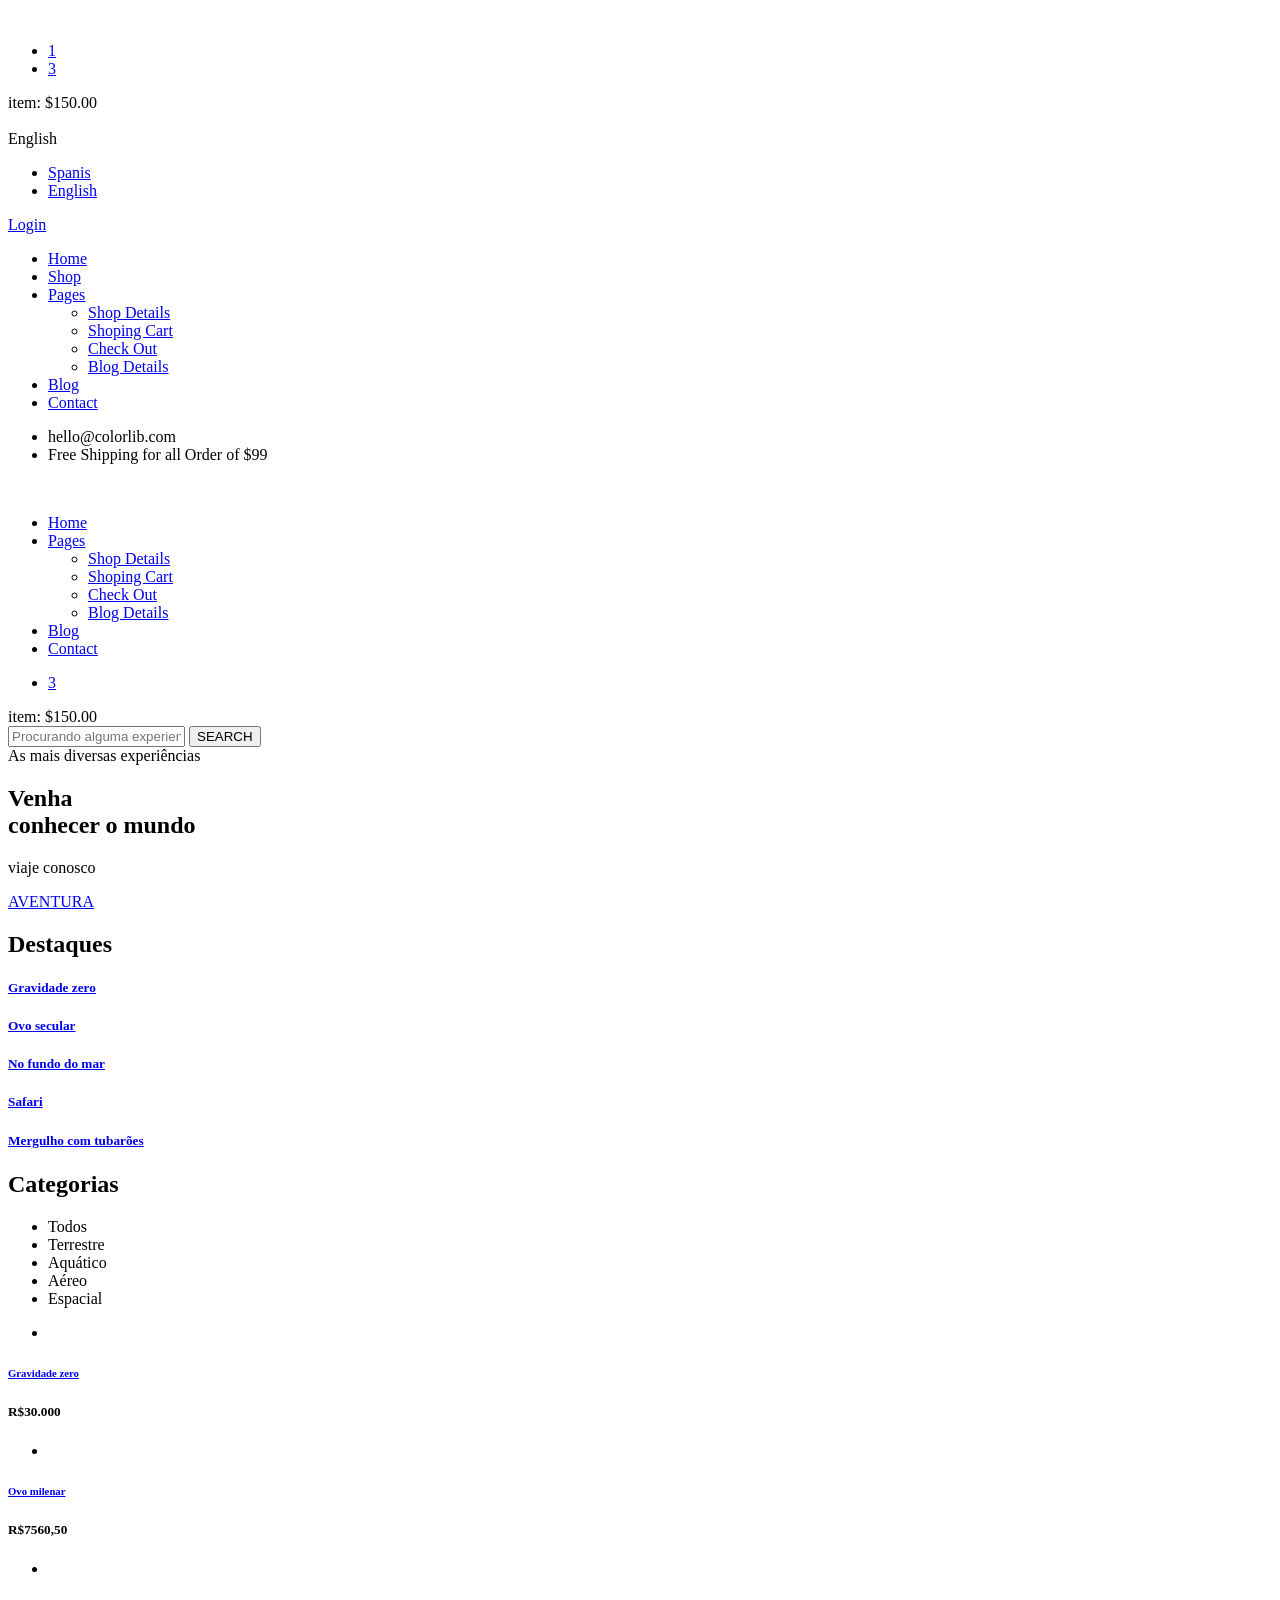
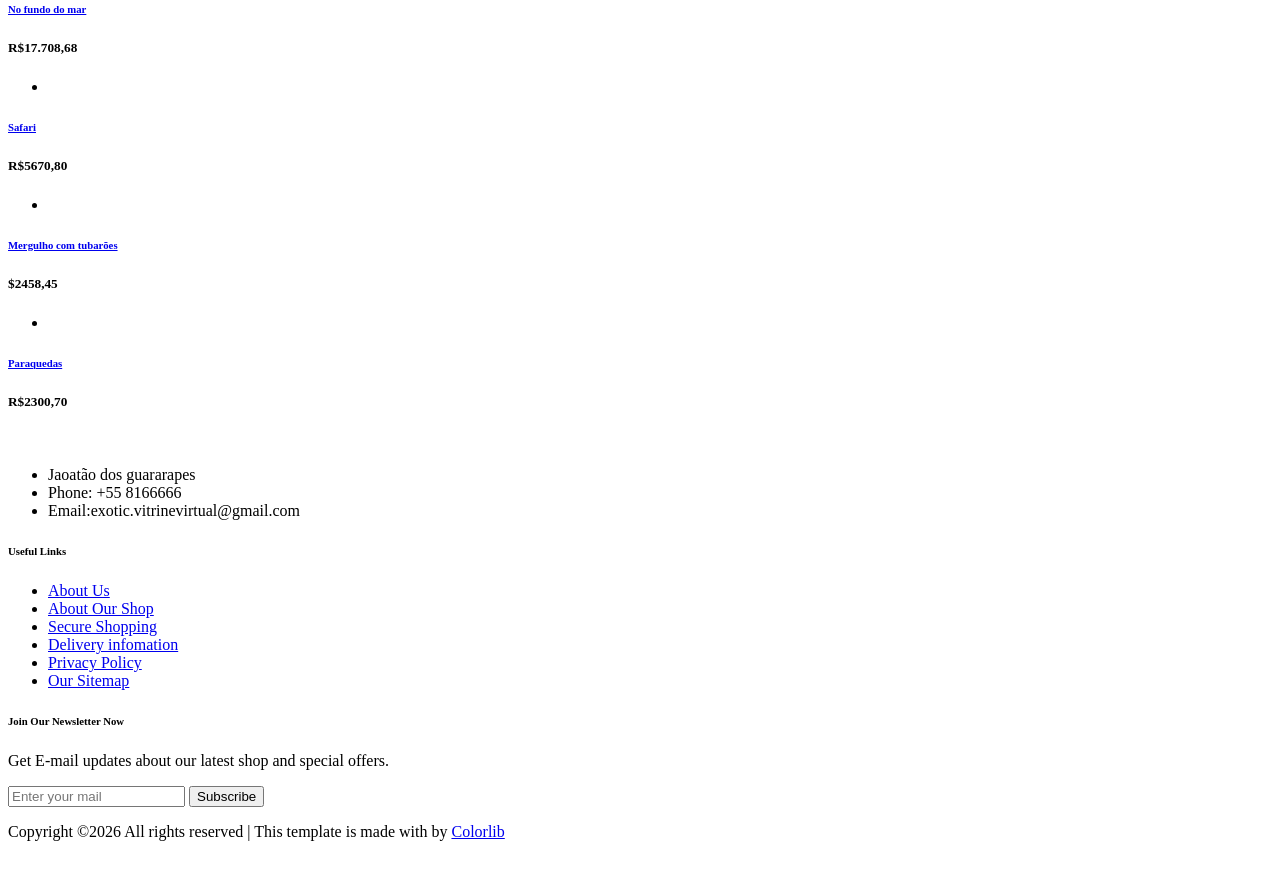
==== index.html @ a51cd528 "Add files via upload" ====
<!DOCTYPE html>
<html lang="zxx">

<head>
    <meta charset="UTF-8">
    <meta name="description" content="Ogani Template">
    <meta name="keywords" content="Ogani, unica, creative, html">
    <meta name="viewport" content="width=device-width, initial-scale=1.0">
    <meta http-equiv="X-UA-Compatible" content="ie=edge">
    <title>Ogani | Template</title>

    <!-- Google Font -->
    <link href="https://fonts.googleapis.com/css2?family=Cairo:wght@200;300;400;600;900&display=swap" rel="stylesheet">

    <!-- Css Styles -->
    <link rel="stylesheet" href="css/bootstrap.min.css" type="text/css">
    <link rel="stylesheet" href="css/font-awesome.min.css" type="text/css">
    <link rel="stylesheet" href="css/elegant-icons.css" type="text/css">
    <link rel="stylesheet" href="css/nice-select.css" type="text/css">
    <link rel="stylesheet" href="css/jquery-ui.min.css" type="text/css">
    <link rel="stylesheet" href="css/owl.carousel.min.css" type="text/css">
    <link rel="stylesheet" href="css/slicknav.min.css" type="text/css">
    <link rel="stylesheet" href="css/style.css" type="text/css">
</head>

<body>
    <!-- Page Preloder -->
    <div id="preloder">
        <div class="loader"></div>
    </div>

    <!-- Humberger Begin -->
    <div class="humberger__menu__overlay"></div>
    <div class="humberger__menu__wrapper">
        <div class="humberger__menu__logo">
            <a href="#"><img src="img/logo.png" alt=""></a>
        </div>
        <div class="humberger__menu__cart">
            <ul>
                <li><a href="#"><i class="fa fa-heart"></i> <span>1</span></a></li>
                <li><a href="#"><i class="fa fa-shopping-bag"></i> <span>3</span></a></li>
            </ul>
            <div class="header__cart__price">item: <span>$150.00</span></div>
        </div>
        <div class="humberger__menu__widget">
            <div class="header__top__right__language">
                <img src="img/language.png" alt="">
                <div>English</div>
                <span class="arrow_carrot-down"></span>
                <ul>
                    <li><a href="#">Spanis</a></li>
                    <li><a href="#">English</a></li>
                </ul>
            </div>
            <div class="header__top__right__auth">
                <a href="#"><i class="fa fa-user"></i> Login</a>
            </div>
        </div>
        <nav class="humberger__menu__nav mobile-menu">
            <ul>
                <li class="active"><a href="./index.html">Home</a></li>
                <li><a href="./shop-grid.html">Shop</a></li>
                <li><a href="#">Pages</a>
                    <ul class="header__menu__dropdown">
                        <li><a href="./shop-details.html">Shop Details</a></li>
                        <li><a href="./shoping-cart.html">Shoping Cart</a></li>
                        <li><a href="./checkout.html">Check Out</a></li>
                        <li><a href="./blog-details.html">Blog Details</a></li>
                    </ul>
                </li>
                <li><a href="./blog.html">Blog</a></li>
                <li><a href="./contact.html">Contact</a></li>
            </ul>
        </nav>
        <div id="mobile-menu-wrap"></div>
        <div class="header__top__right__social">
            <a href="#"><i class="fa fa-facebook"></i></a>
            <a href="#"><i class="fa fa-twitter"></i></a>
            <a href="#"><i class="fa fa-linkedin"></i></a>
            <a href="#"><i class="fa fa-pinterest-p"></i></a>
        </div>
        <div class="humberger__menu__contact">
            <ul>
                <li><i class="fa fa-envelope"></i> hello@colorlib.com</li>
                <li>Free Shipping for all Order of $99</li>
            </ul>
        </div>
    </div>
    <!-- Humberger End -->

    <!-- Header Section Begin -->
    <header class="header">
        <!--<div class="header__top">
            <div class="container">
                <div class="row">
                    <div class="col-lg-6 col-md-6">
                        <div class="header__top__left">
                            <ul>
                                <li><i class="fa fa-envelope"></i> hello@colorlib.com</li>
                                <li>Free Shipping for all Order of $99</li>
                            </ul>
                        </div>
                    </div>
                    <div class="col-lg-6 col-md-6">
                        <div class="header__top__right">
                            <div class="header__top__right__social">
                                <a href="#"><i class="fa fa-facebook"></i></a>
                                <a href="#"><i class="fa fa-twitter"></i></a>
                                <a href="#"><i class="fa fa-linkedin"></i></a>
                                <a href="#"><i class="fa fa-pinterest-p"></i></a>
                            </div>
                            <div class="header__top__right__language">
                                <img src="img/language.png" alt="">
                                <div>English</div>
                                <span class="arrow_carrot-down"></span>
                                <ul>
                                    <li><a href="#">Spanis</a></li>
                                    <li><a href="#">English</a></li>
                                </ul>
                            </div>
                            <div class="header__top__right__auth">
                                <a href="#"><i class="fa fa-user"></i> Login</a>
                            </div>
                        </div>
                    </div>
                </div>
            </div>
        </div>-->
        <div class="container">
            <div class="row">
                <div class="col-lg-3">
                    <div class="header__logo">
                        <a href="./index.html"><img src="img/logo.png" alt=""></a>
                    </div>
                </div>
                <div class="col-lg-6">
                    <nav class="header__menu">
                        <ul>
                            <li class="active"><a href="./index.html">Home</a></li>
                            <!--<li><a href="./shop-grid.html">Shop</a></li>-->
                            <li><a href="#">Pages</a>
                                <ul class="header__menu__dropdown">
                                    <li><a href="./shop-details.html">Shop Details</a></li>
                                    <li><a href="./shoping-cart.html">Shoping Cart</a></li>
                                    <li><a href="./checkout.html">Check Out</a></li>
                                    <li><a href="./blog-details.html">Blog Details</a></li>
                                </ul>
                            </li>
                            <li><a href="./blog.html">Blog</a></li>
                            <li><a href="./contact.html">Contact</a></li>
                        </ul>
                    </nav>
                </div>
                <div class="col-lg-3">
                    <div class="header__cart">
                        <ul>
                            <!--<li><a href="#"><i class="fa fa-heart"></i> <span>1</span></a></li>-->
                            <li><a href="./shoping-cart.html"><i class="fa fa-shopping-cart"></i> <span>3</span></a></li>
                        </ul>
                        <div class="header__cart__price">item: <span>$150.00</span></div>
                    </div>
                </div>
            </div>
            <div class="humberger__open">
                <i class="fa fa-bars"></i>
            </div>
        </div>
    </header>
    <!-- Header Section End -->

    <!-- Hero Section Begin -->
    <section class="hero">
        <div class="container">
            <div class="row">
                <div class="col-lg-9">
                    <div class="hero__search">
                        <div class="hero__search__form">
                            <form action="#">
                                <input type="text" placeholder="Procurando alguma experiencia?">
                                <button type="submit" class="site-btn">SEARCH</button>
                            </form>
                        </div>
                       <!--- <div class="hero__search__phone">
                            <div class="hero__search__phone__icon">
                                <i class="fa fa-phone"></i>
                            </div>
                            <div class="hero__search__phone__text">
                                <h5>+65 11.188.888</h5>
                                <span>support 24/7 time</span>
                            </div>
                        </div>
                    </div>-->
                    <!--<div class="hero__item set-bg" data-setbg="img/hero/massagemcobra.jpg">
                        <div class="hero__text">
                            <span>As mais diversas experiências</span>
                            <h2>Venha <br />conhecer o mundo</h2>
                            <p>viaje conosco</p>
                            <a href="#" class="primary-btn">AVENTURA</a>
                        </div>
                    </div>-->
                </div>
            </div>
        </div>
    </section>
    <div class="hero__item set-bg" data-setbg="img/hero/massagemcobra.jpg">
        <div class="hero__text">
            <span>As mais diversas experiências</span>
            <h2>Venha <br />conhecer o mundo</h2>
            <p>viaje conosco</p>
            <a href="#" class="primary-btn">AVENTURA</a>
        </div>
    </div>
    <section>
        
    </section>
    <!-- Hero Section End -->

    <!-- Categories Section Begin -->
    <section>
        <div class="section-title">
            <h2>Destaques</h2>
        </div>
    </section>
    <section class="categories">
        <div class="container">
            <div class="row">
                <div class="categories__slider owl-carousel">
                    <div class="col-lg-3">
                        <div class="categories__item set-bg" data-setbg="img/categories/cate1.jpg">
                            <h5><a href="#">Gravidade zero</a></h5>
                        </div>
                    </div>
                    <div class="col-lg-3">
                        <div class="categories__item set-bg" data-setbg="img/categories/cate2.jpg">
                            <h5><a href="#">Ovo secular</a></h5>
                        </div>
                    </div>
                    <div class="col-lg-3">
                        <div class="categories__item set-bg" data-setbg="img/categories/cate3.jpg">
                            <h5><a href="#">No fundo do mar</a></h5>
                        </div>
                    </div>
                    <div class="col-lg-3">
                        <div class="categories__item set-bg" data-setbg="img/categories/cate4.jpg">
                            <h5><a href="#">Safari</a></h5>
                        </div>
                    </div>
                    <div class="col-lg-3">
                        <div class="categories__item set-bg" data-setbg="img/categories/cate5.jpg">
                            <h5><a href="#">Mergulho com tubarões</a></h5>
                        </div>
                    </div>
                </div>
            </div>
        </div>
    </section>
    <!-- Categories Section End -->

    <!-- Featured Section Begin -->
    <section class="featured spad">
        <div class="container">
            <div class="row">
                <div class="col-lg-12">
                    <div class="section-title">
                        <h2>Categorias</h2>
                    </div>
                    <div class="featured__controls">
                        <ul>
                            <li class="active" data-filter="*">Todos</li>
                            <li data-filter=".terrestre">Terrestre</li>
                            <li data-filter=".aquatico">Aquático</li>
                            <li data-filter=".aereo">Aéreo</li>
                            <li data-filter=".espacial">Espacial</li>
                        </ul>
                    </div>
                </div>
            </div>
            <div class="row featured__filter">
                <div class="col-lg-3 col-md-4 col-sm-6 mix espacial aereo">
                    <div class="featured__item">
                        <div class="featured__item__pic set-bg" data-setbg="img/featured/feature1.jpg">
                            <ul class="featured__item__pic__hover">
                                <!--<li><a href="#"><i class="fa fa-heart"></i></a></li>
                                <li><a href="#"><i class="fa fa-retweet"></i></a></li>-->
                                <li><a href="#"><i class="fa fa-shopping-cart"></i></a></li>
                            </ul>
                        </div>
                        <div class="featured__item__text">
                            <h6><a href="#">Gravidade zero</a></h6>
                            <h5>R$30.000</h5>
                        </div>
                    </div>
                </div>
                <div class="col-lg-3 col-md-4 col-sm-6 mix terrestre">
                    <div class="featured__item">
                        <div class="featured__item__pic set-bg" data-setbg="img/featured/feature2.jpg">
                            <ul class="featured__item__pic__hover">
                                <!--<li><a href="#"><i class="fa fa-heart"></i></a></li>
                                <li><a href="#"><i class="fa fa-retweet"></i></a></li>-->
                                <li><a href="#"><i class="fa fa-shopping-cart"></i></a></li>
                            </ul>
                        </div>
                        <div class="featured__item__text">
                            <h6><a href="#">Ovo milenar</a></h6>
                            <h5>R$7560,50</h5>
                        </div>
                    </div>
                </div>
                <div class="col-lg-3 col-md-4 col-sm-6 mix aquatico">
                    <div class="featured__item">
                        <div class="featured__item__pic set-bg" data-setbg="img/featured/feature3.jpg">
                            <ul class="featured__item__pic__hover">
                                <!--<li><a href="#"><i class="fa fa-heart"></i></a></li>
                                <li><a href="#"><i class="fa fa-retweet"></i></a></li>-->
                                <li><a href="#"><i class="fa fa-shopping-cart"></i></a></li>
                            </ul>
                        </div>
                        <div class="featured__item__text">
                            <h6><a href="#">No fundo do mar</a></h6>
                            <h5>R$17.708,68</h5>
                        </div>
                    </div>
                </div>
                <div class="col-lg-3 col-md-4 col-sm-6 mix terrestre">
                    <div class="featured__item">
                        <div class="featured__item__pic set-bg" data-setbg="img/featured/feature4.jpg">
                            <ul class="featured__item__pic__hover">
                                <!--<li><a href="#"><i class="fa fa-heart"></i></a></li>
                                <li><a href="#"><i class="fa fa-retweet"></i></a></li>-->
                                <li><a href="#"><i class="fa fa-shopping-cart"></i></a></li>
                            </ul>
                        </div>
                        <div class="featured__item__text">
                            <h6><a href="#">Safari</a></h6>
                            <h5>R$5670,80</h5>
                        </div>
                    </div>
                </div>
                <div class="col-lg-3 col-md-4 col-sm-6 mix aquatico">
                    <div class="featured__item">
                        <div class="featured__item__pic set-bg" data-setbg="img/featured/feature5.jpg">
                            <ul class="featured__item__pic__hover">
                                <!--<li><a href="#"><i class="fa fa-heart"></i></a></li>
                                <li><a href="#"><i class="fa fa-retweet"></i></a></li>-->
                                <li><a href="#"><i class="fa fa-shopping-cart"></i></a></li>
                            </ul>
                        </div>
                        <div class="featured__item__text">
                            <h6><a href="#">Mergulho com tubarões</a></h6>
                            <h5>$2458,45</h5>
                        </div>
                    </div>
                </div>
                <div class="col-lg-3 col-md-4 col-sm-6 mix aereo">
                    <div class="featured__item">
                        <div class="featured__item__pic set-bg" data-setbg="img/featured/feature6.jpg">
                            <ul class="featured__item__pic__hover">
                                <!--<li><a href="#"><i class="fa fa-heart"></i></a></li>
                                <li><a href="#"><i class="fa fa-retweet"></i></a></li>-->
                                <li><a href="#"><i class="fa fa-shopping-cart"></i></a></li>
                            </ul>
                        </div>
                        <div class="featured__item__text">
                            <h6><a href="#">Paraquedas</a></h6>
                            <h5>R$2300,70</h5>
                        </div>
                    </div>
                </div>
                <!--<div class="col-lg-3 col-md-4 col-sm-6 mix fresh-meat vegetables">
                    <div class="featured__item">
                        <div class="featured__item__pic set-bg" data-setbg="img/featured/feature-7.jpg">
                            <ul class="featured__item__pic__hover">
                                <li><a href="#"><i class="fa fa-heart"></i></a></li>
                                <li><a href="#"><i class="fa fa-retweet"></i></a></li>
                                <li><a href="#"><i class="fa fa-shopping-cart"></i></a></li>
                            </ul>
                        </div>
                        <div class="featured__item__text">
                            <h6><a href="#">Crab Pool Security</a></h6>
                            <h5>$30.00</h5>
                        </div>
                    </div>
                </div>-->
                <!--<div class="col-lg-3 col-md-4 col-sm-6 mix fastfood vegetables">
                    <div class="featured__item">
                        <div class="featured__item__pic set-bg" data-setbg="img/featured/feature-8.jpg">
                            <ul class="featured__item__pic__hover">
                                <li><a href="#"><i class="fa fa-heart"></i></a></li>
                                <li><a href="#"><i class="fa fa-retweet"></i></a></li>
                                <li><a href="#"><i class="fa fa-shopping-cart"></i></a></li>
                            </ul>
                        </div>
                        <div class="featured__item__text">
                            <h6><a href="#">Crab Pool Security</a></h6>
                            <h5>$30.00</h5>
                        </div>
                    </div>
                </div>-->
            </div>
        </div>
    </section>
    <!-- Featured Section End -->

    <!-- Banner Begin -->
    <!--<div class="banner">
        <div class="container">
            <div class="row">
                <div class="col-lg-6 col-md-6 col-sm-6">
                    <div class="banner__pic">
                        <img src="img/banner/banner-1.jpg" alt="">
                    </div>
                </div>
                <div class="col-lg-6 col-md-6 col-sm-6">
                    <div class="banner__pic">
                        <img src="img/banner/banner-2.jpg" alt="">
                    </div>
                </div>
            </div>
        </div>
    </div> -->
    <!-- Banner End -->

    <!-- Latest Product Section Begin -->
   
    <!-- Latest Product Section End -->

    <!-- Blog Section Begin -->
   
    <!-- Blog Section End -->

    <!-- Footer Section Begin -->
    <footer class="footer spad">
        <div class="container">
            <div class="row">
                <div class="col-lg-3 col-md-6 col-sm-6">
                    <div class="footer__about">
                        <div class="footer__about__logo">
                            <a href="./index.html"><img src="img/logo.png" alt=""></a>
                        </div>
                        <ul>
                            <li>Jaoatão dos guararapes</li>
                            <li>Phone: +55 8166666</li>
                            <li>Email:exotic.vitrinevirtual@gmail.com</li>
                        </ul>
                    </div>
                </div>
                <div class="col-lg-4 col-md-6 col-sm-6 offset-lg-1">
                    <div class="footer__widget">
                        <h6>Useful Links</h6>
                        <ul>
                            <li><a href="#">About Us</a></li>
                            <li><a href="#">About Our Shop</a></li>
                            <li><a href="#">Secure Shopping</a></li>
                            <li><a href="#">Delivery infomation</a></li>
                            <li><a href="#">Privacy Policy</a></li>
                            <li><a href="#">Our Sitemap</a></li>
                        </ul>
                        <!--<ul>
                            <li><a href="#">Who We Are</a></li>
                            <li><a href="#">Our Services</a></li>
                            <li><a href="#">Projects</a></li>
                            <li><a href="#">Contact</a></li>
                            <li><a href="#">Innovation</a></li>
                            <li><a href="#">Testimonials</a></li>
                        </ul>-->
                    </div>
                </div>
                <div class="col-lg-4 col-md-12">
                    <div class="footer__widget">
                        <h6>Join Our Newsletter Now</h6>
                        <p>Get E-mail updates about our latest shop and special offers.</p>
                        <form action="#">
                            <input type="text" placeholder="Enter your mail">
                            <button type="submit" class="site-btn">Subscribe</button>
                        </form>
                        <div class="footer__widget__social">
                            <a href="#"><i class="fa fa-facebook"></i></a>
                            <a href="#"><i class="fa fa-instagram"></i></a>
                            <a href="#"><i class="fa fa-twitter"></i></a>
                            <a href="#"><i class="fa fa-pinterest"></i></a>
                        </div>
                    </div>
                </div>
            </div>
            <div class="row">
                <div class="col-lg-12">
                    <div class="footer__copyright">
                        <div class="footer__copyright__text"><p><!-- Link back to Colorlib can't be removed. Template is licensed under CC BY 3.0. -->
  Copyright &copy;<script>document.write(new Date().getFullYear());</script> All rights reserved | This template is made with <i class="fa fa-heart" aria-hidden="true"></i> by <a href="https://colorlib.com" target="_blank">Colorlib</a>
  <!-- Link back to Colorlib can't be removed. Template is licensed under CC BY 3.0. --></p></div>
                        <div class="footer__copyright__payment"><img src="img/payment-item.png" alt=""></div>
                    </div>
                </div>
            </div>
        </div>
    </footer>
    <!-- Footer Section End -->

    <!-- Js Plugins -->
    <script src="js/jquery-3.3.1.min.js"></script>
    <script src="js/bootstrap.min.js"></script>
    <script src="js/jquery.nice-select.min.js"></script>
    <script src="js/jquery-ui.min.js"></script>
    <script src="js/jquery.slicknav.js"></script>
    <script src="js/mixitup.min.js"></script>
    <script src="js/owl.carousel.min.js"></script>
    <script src="js/main.js"></script>



</body>

</html>
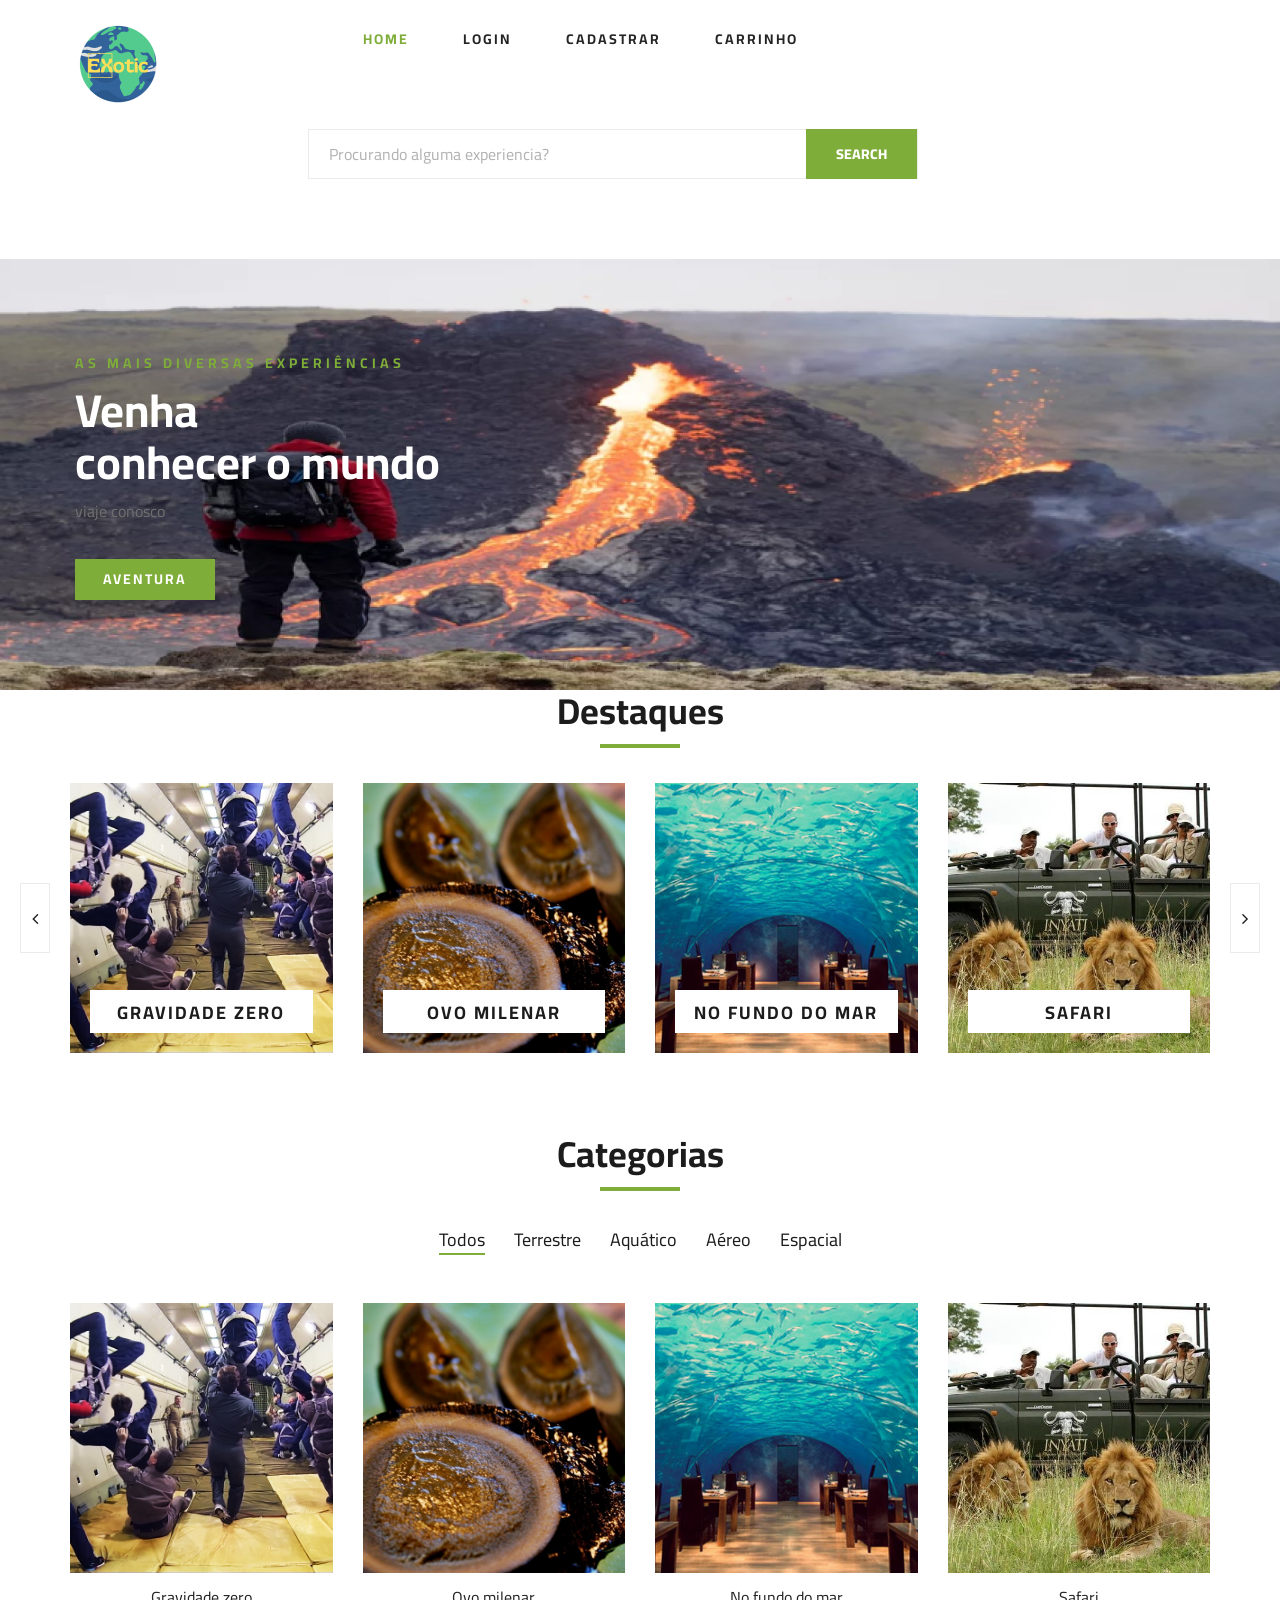
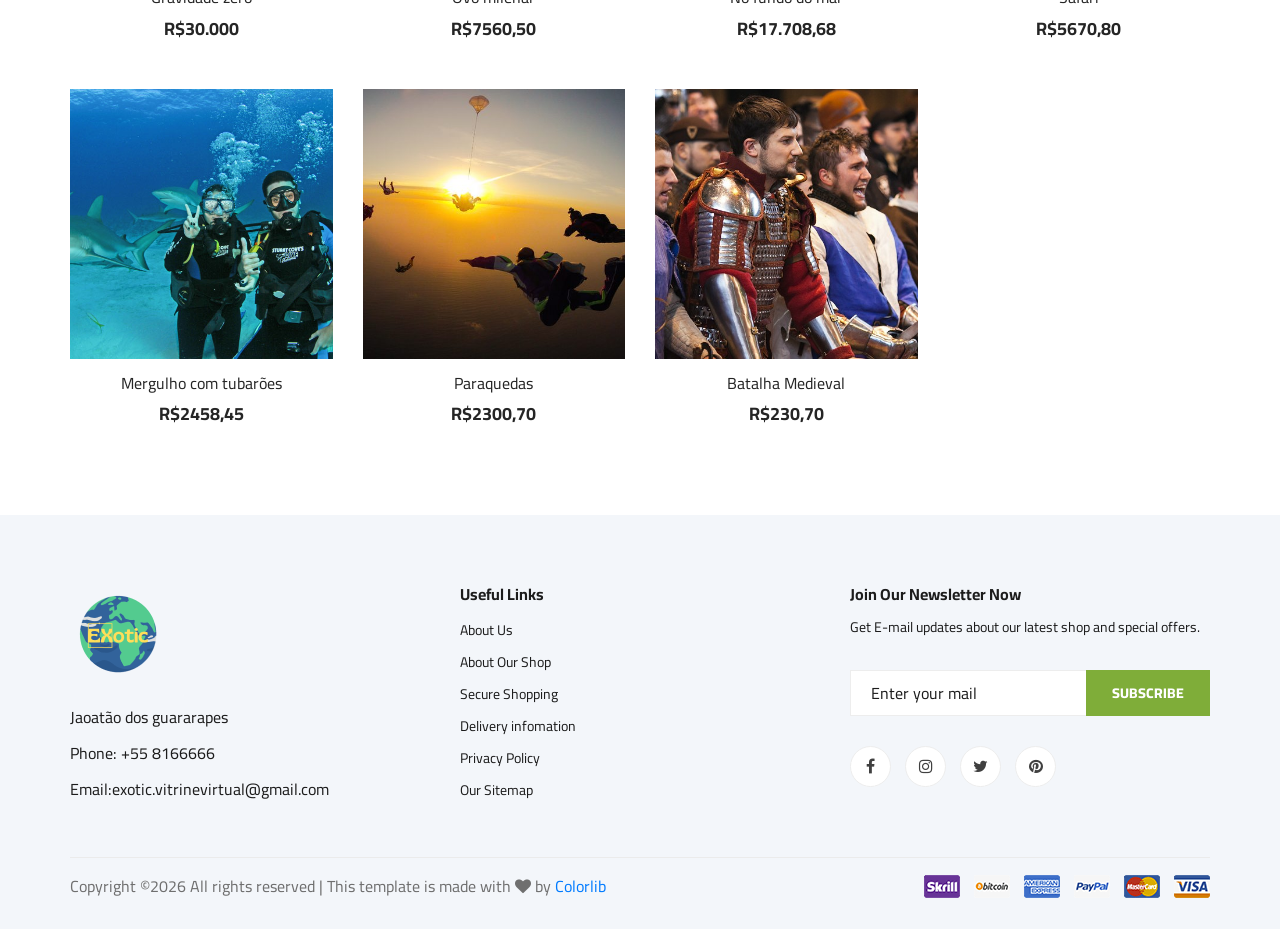
==== commit 736532a6: "tudo que a gente fez até agora no front" ====
--- a/index.html
+++ b/index.html
@@ -7,7 +7,7 @@
     <meta name="keywords" content="Ogani, unica, creative, html">
     <meta name="viewport" content="width=device-width, initial-scale=1.0">
     <meta http-equiv="X-UA-Compatible" content="ie=edge">
-    <title>Ogani | Template</title>
+    <title>EXoctic</title>
 
     <!-- Google Font -->
     <link href="https://fonts.googleapis.com/css2?family=Cairo:wght@200;300;400;600;900&display=swap" rel="stylesheet">
@@ -21,6 +21,7 @@
     <link rel="stylesheet" href="css/owl.carousel.min.css" type="text/css">
     <link rel="stylesheet" href="css/slicknav.min.css" type="text/css">
     <link rel="stylesheet" href="css/style.css" type="text/css">
+    <link rel="icon" type="image/png" href="./assets/img/logo.png">
 </head>
 
 <body>
@@ -138,26 +139,27 @@
                         <ul>
                             <li class="active"><a href="./index.html">Home</a></li>
                             <!--<li><a href="./shop-grid.html">Shop</a></li>-->
-                            <li><a href="#">Pages</a>
+                            <!--<li><a href="#">Pages</a>
                                 <ul class="header__menu__dropdown">
                                     <li><a href="./shop-details.html">Shop Details</a></li>
                                     <li><a href="./shoping-cart.html">Shoping Cart</a></li>
                                     <li><a href="./checkout.html">Check Out</a></li>
                                     <li><a href="./blog-details.html">Blog Details</a></li>
                                 </ul>
-                            </li>
-                            <li><a href="./blog.html">Blog</a></li>
-                            <li><a href="./contact.html">Contact</a></li>
+                            </li>-->
+                            <li><a href="./login.html">Login</a></li>
+                            <li><a href="./addUser.html">Cadastrar</a></li>
+                            <li><a href="./shoping-cart.html">Carrinho</a></li>
                         </ul>
                     </nav>
                 </div>
                 <div class="col-lg-3">
                     <div class="header__cart">
-                        <ul>
-                            <!--<li><a href="#"><i class="fa fa-heart"></i> <span>1</span></a></li>-->
-                            <li><a href="./shoping-cart.html"><i class="fa fa-shopping-cart"></i> <span>3</span></a></li>
-                        </ul>
-                        <div class="header__cart__price">item: <span>$150.00</span></div>
+                       <!-- <ul>
+                            <li><a href="#"><i class="fa fa-heart"></i> <span>1</span></a></li>
+                            <li><a href="./shoping-cart.html"><i class="fa fa-shopping-cart"></i> <span></span></a></li>
+                        </ul>-->
+                        
                     </div>
                 </div>
             </div>
@@ -202,7 +204,7 @@
             </div>
         </div>
     </section>
-    <div class="hero__item set-bg" data-setbg="img/hero/massagemcobra.jpg">
+    <div class="hero__item set-bg" data-setbg="img/hero/vulcao.jpg">
         <div class="hero__text">
             <span>As mais diversas experiências</span>
             <h2>Venha <br />conhecer o mundo</h2>
@@ -232,7 +234,7 @@
                     </div>
                     <div class="col-lg-3">
                         <div class="categories__item set-bg" data-setbg="img/categories/cate2.jpg">
-                            <h5><a href="#">Ovo secular</a></h5>
+                            <h5><a href="./ovoMilenar.html">Ovo milenar</a></h5>
                         </div>
                     </div>
                     <div class="col-lg-3">
@@ -242,12 +244,12 @@
                     </div>
                     <div class="col-lg-3">
                         <div class="categories__item set-bg" data-setbg="img/categories/cate4.jpg">
-                            <h5><a href="#">Safari</a></h5>
+                            <h5><a href="./safariAfricano.html">Safari</a></h5>
                         </div>
                     </div>
                     <div class="col-lg-3">
                         <div class="categories__item set-bg" data-setbg="img/categories/cate5.jpg">
-                            <h5><a href="#">Mergulho com tubarões</a></h5>
+                            <h5><a href="./mergulhaTuba.html">Mergulho com tubarões</a></h5>
                         </div>
                     </div>
                 </div>
@@ -278,13 +280,13 @@
             <div class="row featured__filter">
                 <div class="col-lg-3 col-md-4 col-sm-6 mix espacial aereo">
                     <div class="featured__item">
-                        <div class="featured__item__pic set-bg" data-setbg="img/featured/feature1.jpg">
-                            <ul class="featured__item__pic__hover">
-                                <!--<li><a href="#"><i class="fa fa-heart"></i></a></li>
-                                <li><a href="#"><i class="fa fa-retweet"></i></a></li>-->
-                                <li><a href="#"><i class="fa fa-shopping-cart"></i></a></li>
-                            </ul>
-                        </div>
+                        <a href="#">
+                            <div class="featured__item__pic set-bg" data-setbg="img/featured/feature1.jpg">
+                                <ul class="featured__item__pic__hover">
+                                    <!--<li><a href="#"><i class="fa fa-heart"></i></a></li>
+                                    <li><a href="#"><i class="fa fa-retweet"></i></a></li>-->
+                                </ul>
+                            </div>
                         <div class="featured__item__text">
                             <h6><a href="#">Gravidade zero</a></h6>
                             <h5>R$30.000</h5>
@@ -293,79 +295,105 @@
                 </div>
                 <div class="col-lg-3 col-md-4 col-sm-6 mix terrestre">
                     <div class="featured__item">
-                        <div class="featured__item__pic set-bg" data-setbg="img/featured/feature2.jpg">
-                            <ul class="featured__item__pic__hover">
-                                <!--<li><a href="#"><i class="fa fa-heart"></i></a></li>
-                                <li><a href="#"><i class="fa fa-retweet"></i></a></li>-->
-                                <li><a href="#"><i class="fa fa-shopping-cart"></i></a></li>
-                            </ul>
-                        </div>
-                        <div class="featured__item__text">
-                            <h6><a href="#">Ovo milenar</a></h6>
-                            <h5>R$7560,50</h5>
-                        </div>
+                        <a href="./ovoMilenar.html"> <!-- Adicionado link para a página do produto -->
+                            <div class="featured__item__pic set-bg" data-setbg="img/featured/feature2.jpg">
+                                <ul class="featured__item__pic__hover">
+                                    <!--<li><a href="#"><i class="fa fa-heart"></i></a></li>
+                                    <li><a href="#"><i class="fa fa-retweet"></i></a></li>-->
+                                </ul>
+                            </div>
+                            <div class="featured__item__text">
+                                <h6><a href="./ovoMilenar.html">Ovo milenar</a></h6>
+                                <h5>R$7560,50</h5>
+                            </div>
+                        </a>
                     </div>
                 </div>
                 <div class="col-lg-3 col-md-4 col-sm-6 mix aquatico">
                     <div class="featured__item">
-                        <div class="featured__item__pic set-bg" data-setbg="img/featured/feature3.jpg">
-                            <ul class="featured__item__pic__hover">
-                                <!--<li><a href="#"><i class="fa fa-heart"></i></a></li>
-                                <li><a href="#"><i class="fa fa-retweet"></i></a></li>-->
-                                <li><a href="#"><i class="fa fa-shopping-cart"></i></a></li>
-                            </ul>
-                        </div>
-                        <div class="featured__item__text">
-                            <h6><a href="#">No fundo do mar</a></h6>
-                            <h5>R$17.708,68</h5>
-                        </div>
-                    </div>
-                </div>
+                        <a href="./noFundo.html">
+                            <div class="featured__item__pic set-bg" data-setbg="img/featured/feature3.jpg">
+                                <ul class="featured__item__pic__hover">
+                                    <!--<li><a href="#"><i class="fa fa-heart"></i></a></li>
+                                    <li><a href="#"><i class="fa fa-retweet"></i></a></li>-->
+                                </ul>
+                            </div>
+                            <div class="featured__item__text">
+                                <h6><a href="./noFundo.html">No fundo do mar</a></h6>
+                                <h5>R$17.708,68</h5>
+                            </div>
+                        </a>
+                    </div>
+                </div>
+                
                 <div class="col-lg-3 col-md-4 col-sm-6 mix terrestre">
                     <div class="featured__item">
-                        <div class="featured__item__pic set-bg" data-setbg="img/featured/feature4.jpg">
-                            <ul class="featured__item__pic__hover">
-                                <!--<li><a href="#"><i class="fa fa-heart"></i></a></li>
-                                <li><a href="#"><i class="fa fa-retweet"></i></a></li>-->
-                                <li><a href="#"><i class="fa fa-shopping-cart"></i></a></li>
-                            </ul>
-                        </div>
-                        <div class="featured__item__text">
-                            <h6><a href="#">Safari</a></h6>
-                            <h5>R$5670,80</h5>
-                        </div>
-                    </div>
-                </div>
+                        <a href="./safariAfricano.html">
+                            <div class="featured__item__pic set-bg" data-setbg="img/featured/feature4.jpg">
+                                <ul class="featured__item__pic__hover">
+                                    <!--<li><a href="#"><i class="fa fa-heart"></i></a></li>
+                                    <li><a href="#"><i class="fa fa-retweet"></i></a></li>-->
+                                </ul>
+                            </div>
+                            <div class="featured__item__text">
+                                <h6><a href="./safariAfricano.html">Safari</a></h6>
+                                <h5>R$5670,80</h5>
+                            </div>
+                        </a>
+                    </div>
+                </div>
+                
                 <div class="col-lg-3 col-md-4 col-sm-6 mix aquatico">
                     <div class="featured__item">
-                        <div class="featured__item__pic set-bg" data-setbg="img/featured/feature5.jpg">
-                            <ul class="featured__item__pic__hover">
-                                <!--<li><a href="#"><i class="fa fa-heart"></i></a></li>
-                                <li><a href="#"><i class="fa fa-retweet"></i></a></li>-->
-                                <li><a href="#"><i class="fa fa-shopping-cart"></i></a></li>
-                            </ul>
-                        </div>
-                        <div class="featured__item__text">
-                            <h6><a href="#">Mergulho com tubarões</a></h6>
-                            <h5>$2458,45</h5>
-                        </div>
-                    </div>
-                </div>
+                        <a href="./mergulhaTuba.html">
+                            <div class="featured__item__pic set-bg" data-setbg="img/featured/feature5.jpg">
+                                <ul class="featured__item__pic__hover">
+                                    <!--<li><a href="#"><i class="fa fa-heart"></i></a></li>
+                                    <li><a href="#"><i class="fa fa-retweet"></i></a></li>-->
+                                </ul>
+                            </div>
+                            <div class="featured__item__text">
+                                <h6><a href="./mergulhaTuba.html">Mergulho com tubarões</a></h6>
+                                <h5>R$2458,45</h5>
+                            </div>
+                        </a>
+                    </div>
+                </div>
+                
                 <div class="col-lg-3 col-md-4 col-sm-6 mix aereo">
                     <div class="featured__item">
-                        <div class="featured__item__pic set-bg" data-setbg="img/featured/feature6.jpg">
-                            <ul class="featured__item__pic__hover">
-                                <!--<li><a href="#"><i class="fa fa-heart"></i></a></li>
-                                <li><a href="#"><i class="fa fa-retweet"></i></a></li>-->
-                                <li><a href="#"><i class="fa fa-shopping-cart"></i></a></li>
-                            </ul>
-                        </div>
-                        <div class="featured__item__text">
-                            <h6><a href="#">Paraquedas</a></h6>
-                            <h5>R$2300,70</h5>
-                        </div>
-                    </div>
-                </div>
+                        <a href="./paraquedas.html">
+                            <div class="featured__item__pic set-bg" data-setbg="img/featured/feature6.jpg">
+                                <ul class="featured__item__pic__hover">
+                                    <!--<li><a href="#"><i class="fa fa-heart"></i></a></li>
+                                    <li><a href="#"><i class="fa fa-retweet"></i></a></li>-->
+                                </ul>
+                            </div>
+                            <div class="featured__item__text">
+                                <h6><a href="./paraquedas.html">Paraquedas</a></h6>
+                                <h5>R$2300,70</h5>
+                            </div>
+                        </a>
+                    </div>
+                </div>
+                
+                <div class="col-lg-3 col-md-4 col-sm-6 mix terrestre">
+                    <div class="featured__item">
+                        <a href="./btMedieval.html">
+                            <div class="featured__item__pic set-bg" data-setbg="./img/medieval3.jpg">
+                                <ul class="featured__item__pic__hover">
+                                    <!--<li><a href="#"><i class="fa fa-heart"></i></a></li>
+                                    <li><a href="#"><i class="fa fa-retweet"></i></a></li>-->
+                                </ul>
+                            </div>
+                            <div class="featured__item__text">
+                                <h6><a href="./btMedieval.html">Batalha Medieval</a></h6>
+                                <h5>R$230,70</h5>
+                            </div>
+                        </a>
+                    </div>
+                </div>
+                
                 <!--<div class="col-lg-3 col-md-4 col-sm-6 mix fresh-meat vegetables">
                     <div class="featured__item">
                         <div class="featured__item__pic set-bg" data-setbg="img/featured/feature-7.jpg">
--- a/css/elegant-icons.css
+++ b/css/elegant-icons.css
@@ -0,0 +1,1159 @@
+@font-face {
+	font-family: 'ElegantIcons';
+	src:url('../fonts/ElegantIcons.eot');
+	src:url('../fonts/ElegantIcons.eot?#iefix') format('embedded-opentype'),
+		url('../fonts/ElegantIcons.woff') format('woff'),
+		url('../fonts/ElegantIcons.ttf') format('truetype'),
+		url('../fonts/ElegantIcons.svg#ElegantIcons') format('svg');
+	font-weight: normal;
+	font-style: normal;
+}
+
+/* Use the following CSS code if you want to use data attributes for inserting your icons */
+[data-icon]:before {
+	font-family: 'ElegantIcons';
+	content: attr(data-icon);
+	speak: none;
+	font-weight: normal;
+	font-variant: normal;
+	text-transform: none;
+	line-height: 1;
+	-webkit-font-smoothing: antialiased;
+	-moz-osx-font-smoothing: grayscale;
+}
+
+/* Use the following CSS code if you want to have a class per icon */
+/*
+Instead of a list of all class selectors,
+you can use the generic selector below, but it's slower:
+[class*="your-class-prefix"] {
+*/
+.arrow_up, .arrow_down, .arrow_left, .arrow_right, .arrow_left-up, .arrow_right-up, .arrow_right-down, .arrow_left-down, .arrow-up-down, .arrow_up-down_alt, .arrow_left-right_alt, .arrow_left-right, .arrow_expand_alt2, .arrow_expand_alt, .arrow_condense, .arrow_expand, .arrow_move, .arrow_carrot-up, .arrow_carrot-down, .arrow_carrot-left, .arrow_carrot-right, .arrow_carrot-2up, .arrow_carrot-2down, .arrow_carrot-2left, .arrow_carrot-2right, .arrow_carrot-up_alt2, .arrow_carrot-down_alt2, .arrow_carrot-left_alt2, .arrow_carrot-right_alt2, .arrow_carrot-2up_alt2, .arrow_carrot-2down_alt2, .arrow_carrot-2left_alt2, .arrow_carrot-2right_alt2, .arrow_triangle-up, .arrow_triangle-down, .arrow_triangle-left, .arrow_triangle-right, .arrow_triangle-up_alt2, .arrow_triangle-down_alt2, .arrow_triangle-left_alt2, .arrow_triangle-right_alt2, .arrow_back, .icon_minus-06, .icon_plus, .icon_close, .icon_check, .icon_minus_alt2, .icon_plus_alt2, .icon_close_alt2, .icon_check_alt2, .icon_zoom-out_alt, .icon_zoom-in_alt, .icon_search, .icon_box-empty, .icon_box-selected, .icon_minus-box, .icon_plus-box, .icon_box-checked, .icon_circle-empty, .icon_circle-slelected, .icon_stop_alt2, .icon_stop, .icon_pause_alt2, .icon_pause, .icon_menu, .icon_menu-square_alt2, .icon_menu-circle_alt2, .icon_ul, .icon_ol, .icon_adjust-horiz, .icon_adjust-vert, .icon_document_alt, .icon_documents_alt, .icon_pencil, .icon_pencil-edit_alt, .icon_pencil-edit, .icon_folder-alt, .icon_folder-open_alt, .icon_folder-add_alt, .icon_info_alt, .icon_error-oct_alt, .icon_error-circle_alt, .icon_error-triangle_alt, .icon_question_alt2, .icon_question, .icon_comment_alt, .icon_chat_alt, .icon_vol-mute_alt, .icon_volume-low_alt, .icon_volume-high_alt, .icon_quotations, .icon_quotations_alt2, .icon_clock_alt, .icon_lock_alt, .icon_lock-open_alt, .icon_key_alt, .icon_cloud_alt, .icon_cloud-upload_alt, .icon_cloud-download_alt, .icon_image, .icon_images, .icon_lightbulb_alt, .icon_gift_alt, .icon_house_alt, .icon_genius, .icon_mobile, .icon_tablet, .icon_laptop, .icon_desktop, .icon_camera_alt, .icon_mail_alt, .icon_cone_alt, .icon_ribbon_alt, .icon_bag_alt, .icon_creditcard, .icon_cart_alt, .icon_paperclip, .icon_tag_alt, .icon_tags_alt, .icon_trash_alt, .icon_cursor_alt, .icon_mic_alt, .icon_compass_alt, .icon_pin_alt, .icon_pushpin_alt, .icon_map_alt, .icon_drawer_alt, .icon_toolbox_alt, .icon_book_alt, .icon_calendar, .icon_film, .icon_table, .icon_contacts_alt, .icon_headphones, .icon_lifesaver, .icon_piechart, .icon_refresh, .icon_link_alt, .icon_link, .icon_loading, .icon_blocked, .icon_archive_alt, .icon_heart_alt, .icon_star_alt, .icon_star-half_alt, .icon_star, .icon_star-half, .icon_tools, .icon_tool, .icon_cog, .icon_cogs, .arrow_up_alt, .arrow_down_alt, .arrow_left_alt, .arrow_right_alt, .arrow_left-up_alt, .arrow_right-up_alt, .arrow_right-down_alt, .arrow_left-down_alt, .arrow_condense_alt, .arrow_expand_alt3, .arrow_carrot_up_alt, .arrow_carrot-down_alt, .arrow_carrot-left_alt, .arrow_carrot-right_alt, .arrow_carrot-2up_alt, .arrow_carrot-2dwnn_alt, .arrow_carrot-2left_alt, .arrow_carrot-2right_alt, .arrow_triangle-up_alt, .arrow_triangle-down_alt, .arrow_triangle-left_alt, .arrow_triangle-right_alt, .icon_minus_alt, .icon_plus_alt, .icon_close_alt, .icon_check_alt, .icon_zoom-out, .icon_zoom-in, .icon_stop_alt, .icon_menu-square_alt, .icon_menu-circle_alt, .icon_document, .icon_documents, .icon_pencil_alt, .icon_folder, .icon_folder-open, .icon_folder-add, .icon_folder_upload, .icon_folder_download, .icon_info, .icon_error-circle, .icon_error-oct, .icon_error-triangle, .icon_question_alt, .icon_comment, .icon_chat, .icon_vol-mute, .icon_volume-low, .icon_volume-high, .icon_quotations_alt, .icon_clock, .icon_lock, .icon_lock-open, .icon_key, .icon_cloud, .icon_cloud-upload, .icon_cloud-download, .icon_lightbulb, .icon_gift, .icon_house, .icon_camera, .icon_mail, .icon_cone, .icon_ribbon, .icon_bag, .icon_cart, .icon_tag, .icon_tags, .icon_trash, .icon_cursor, .icon_mic, .icon_compass, .icon_pin, .icon_pushpin, .icon_map, .icon_drawer, .icon_toolbox, .icon_book, .icon_contacts, .icon_archive, .icon_heart, .icon_profile, .icon_group, .icon_grid-2x2, .icon_grid-3x3, .icon_music, .icon_pause_alt, .icon_phone, .icon_upload, .icon_download, .social_facebook, .social_twitter, .social_pinterest, .social_googleplus, .social_tumblr, .social_tumbleupon, .social_wordpress, .social_instagram, .social_dribbble, .social_vimeo, .social_linkedin, .social_rss, .social_deviantart, .social_share, .social_myspace, .social_skype, .social_youtube, .social_picassa, .social_googledrive, .social_flickr, .social_blogger, .social_spotify, .social_delicious, .social_facebook_circle, .social_twitter_circle, .social_pinterest_circle, .social_googleplus_circle, .social_tumblr_circle, .social_stumbleupon_circle, .social_wordpress_circle, .social_instagram_circle, .social_dribbble_circle, .social_vimeo_circle, .social_linkedin_circle, .social_rss_circle, .social_deviantart_circle, .social_share_circle, .social_myspace_circle, .social_skype_circle, .social_youtube_circle, .social_picassa_circle, .social_googledrive_alt2, .social_flickr_circle, .social_blogger_circle, .social_spotify_circle, .social_delicious_circle, .social_facebook_square, .social_twitter_square, .social_pinterest_square, .social_googleplus_square, .social_tumblr_square, .social_stumbleupon_square, .social_wordpress_square, .social_instagram_square, .social_dribbble_square, .social_vimeo_square, .social_linkedin_square, .social_rss_square, .social_deviantart_square, .social_share_square, .social_myspace_square, .social_skype_square, .social_youtube_square, .social_picassa_square, .social_googledrive_square, .social_flickr_square, .social_blogger_square, .social_spotify_square, .social_delicious_square, .icon_printer, .icon_calulator, .icon_building, .icon_floppy, .icon_drive, .icon_search-2, .icon_id, .icon_id-2, .icon_puzzle, .icon_like, .icon_dislike, .icon_mug, .icon_currency, .icon_wallet, .icon_pens, .icon_easel, .icon_flowchart, .icon_datareport, .icon_briefcase, .icon_shield, .icon_percent, .icon_globe, .icon_globe-2, .icon_target, .icon_hourglass, .icon_balance, .icon_rook, .icon_printer-alt, .icon_calculator_alt, .icon_building_alt, .icon_floppy_alt, .icon_drive_alt, .icon_search_alt, .icon_id_alt, .icon_id-2_alt, .icon_puzzle_alt, .icon_like_alt, .icon_dislike_alt, .icon_mug_alt, .icon_currency_alt, .icon_wallet_alt, .icon_pens_alt, .icon_easel_alt, .icon_flowchart_alt, .icon_datareport_alt, .icon_briefcase_alt, .icon_shield_alt, .icon_percent_alt, .icon_globe_alt, .icon_clipboard {
+	font-family: 'ElegantIcons';
+	speak: none;
+	font-style: normal;
+	font-weight: normal;
+	font-variant: normal;
+	text-transform: none;
+	line-height: 1;
+	-webkit-font-smoothing: antialiased;
+}
+.arrow_up:before {
+	content: "\21";
+}
+.arrow_down:before {
+	content: "\22";
+}
+.arrow_left:before {
+	content: "\23";
+}
+.arrow_right:before {
+	content: "\24";
+}
+.arrow_left-up:before {
+	content: "\25";
+}
+.arrow_right-up:before {
+	content: "\26";
+}
+.arrow_right-down:before {
+	content: "\27";
+}
+.arrow_left-down:before {
+	content: "\28";
+}
+.arrow-up-down:before {
+	content: "\29";
+}
+.arrow_up-down_alt:before {
+	content: "\2a";
+}
+.arrow_left-right_alt:before {
+	content: "\2b";
+}
+.arrow_left-right:before {
+	content: "\2c";
+}
+.arrow_expand_alt2:before {
+	content: "\2d";
+}
+.arrow_expand_alt:before {
+	content: "\2e";
+}
+.arrow_condense:before {
+	content: "\2f";
+}
+.arrow_expand:before {
+	content: "\30";
+}
+.arrow_move:before {
+	content: "\31";
+}
+.arrow_carrot-up:before {
+	content: "\32";
+}
+.arrow_carrot-down:before {
+	content: "\33";
+}
+.arrow_carrot-left:before {
+	content: "\34";
+}
+.arrow_carrot-right:before {
+	content: "\35";
+}
+.arrow_carrot-2up:before {
+	content: "\36";
+}
+.arrow_carrot-2down:before {
+	content: "\37";
+}
+.arrow_carrot-2left:before {
+	content: "\38";
+}
+.arrow_carrot-2right:before {
+	content: "\39";
+}
+.arrow_carrot-up_alt2:before {
+	content: "\3a";
+}
+.arrow_carrot-down_alt2:before {
+	content: "\3b";
+}
+.arrow_carrot-left_alt2:before {
+	content: "\3c";
+}
+.arrow_carrot-right_alt2:before {
+	content: "\3d";
+}
+.arrow_carrot-2up_alt2:before {
+	content: "\3e";
+}
+.arrow_carrot-2down_alt2:before {
+	content: "\3f";
+}
+.arrow_carrot-2left_alt2:before {
+	content: "\40";
+}
+.arrow_carrot-2right_alt2:before {
+	content: "\41";
+}
+.arrow_triangle-up:before {
+	content: "\42";
+}
+.arrow_triangle-down:before {
+	content: "\43";
+}
+.arrow_triangle-left:before {
+	content: "\44";
+}
+.arrow_triangle-right:before {
+	content: "\45";
+}
+.arrow_triangle-up_alt2:before {
+	content: "\46";
+}
+.arrow_triangle-down_alt2:before {
+	content: "\47";
+}
+.arrow_triangle-left_alt2:before {
+	content: "\48";
+}
+.arrow_triangle-right_alt2:before {
+	content: "\49";
+}
+.arrow_back:before {
+	content: "\4a";
+}
+.icon_minus-06:before {
+	content: "\4b";
+}
+.icon_plus:before {
+	content: "\4c";
+}
+.icon_close:before {
+	content: "\4d";
+}
+.icon_check:before {
+	content: "\4e";
+}
+.icon_minus_alt2:before {
+	content: "\4f";
+}
+.icon_plus_alt2:before {
+	content: "\50";
+}
+.icon_close_alt2:before {
+	content: "\51";
+}
+.icon_check_alt2:before {
+	content: "\52";
+}
+.icon_zoom-out_alt:before {
+	content: "\53";
+}
+.icon_zoom-in_alt:before {
+	content: "\54";
+}
+.icon_search:before {
+	content: "\55";
+}
+.icon_box-empty:before {
+	content: "\56";
+}
+.icon_box-selected:before {
+	content: "\57";
+}
+.icon_minus-box:before {
+	content: "\58";
+}
+.icon_plus-box:before {
+	content: "\59";
+}
+.icon_box-checked:before {
+	content: "\5a";
+}
+.icon_circle-empty:before {
+	content: "\5b";
+}
+.icon_circle-slelected:before {
+	content: "\5c";
+}
+.icon_stop_alt2:before {
+	content: "\5d";
+}
+.icon_stop:before {
+	content: "\5e";
+}
+.icon_pause_alt2:before {
+	content: "\5f";
+}
+.icon_pause:before {
+	content: "\60";
+}
+.icon_menu:before {
+	content: "\61";
+}
+.icon_menu-square_alt2:before {
+	content: "\62";
+}
+.icon_menu-circle_alt2:before {
+	content: "\63";
+}
+.icon_ul:before {
+	content: "\64";
+}
+.icon_ol:before {
+	content: "\65";
+}
+.icon_adjust-horiz:before {
+	content: "\66";
+}
+.icon_adjust-vert:before {
+	content: "\67";
+}
+.icon_document_alt:before {
+	content: "\68";
+}
+.icon_documents_alt:before {
+	content: "\69";
+}
+.icon_pencil:before {
+	content: "\6a";
+}
+.icon_pencil-edit_alt:before {
+	content: "\6b";
+}
+.icon_pencil-edit:before {
+	content: "\6c";
+}
+.icon_folder-alt:before {
+	content: "\6d";
+}
+.icon_folder-open_alt:before {
+	content: "\6e";
+}
+.icon_folder-add_alt:before {
+	content: "\6f";
+}
+.icon_info_alt:before {
+	content: "\70";
+}
+.icon_error-oct_alt:before {
+	content: "\71";
+}
+.icon_error-circle_alt:before {
+	content: "\72";
+}
+.icon_error-triangle_alt:before {
+	content: "\73";
+}
+.icon_question_alt2:before {
+	content: "\74";
+}
+.icon_question:before {
+	content: "\75";
+}
+.icon_comment_alt:before {
+	content: "\76";
+}
+.icon_chat_alt:before {
+	content: "\77";
+}
+.icon_vol-mute_alt:before {
+	content: "\78";
+}
+.icon_volume-low_alt:before {
+	content: "\79";
+}
+.icon_volume-high_alt:before {
+	content: "\7a";
+}
+.icon_quotations:before {
+	content: "\7b";
+}
+.icon_quotations_alt2:before {
+	content: "\7c";
+}
+.icon_clock_alt:before {
+	content: "\7d";
+}
+.icon_lock_alt:before {
+	content: "\7e";
+}
+.icon_lock-open_alt:before {
+	content: "\e000";
+}
+.icon_key_alt:before {
+	content: "\e001";
+}
+.icon_cloud_alt:before {
+	content: "\e002";
+}
+.icon_cloud-upload_alt:before {
+	content: "\e003";
+}
+.icon_cloud-download_alt:before {
+	content: "\e004";
+}
+.icon_image:before {
+	content: "\e005";
+}
+.icon_images:before {
+	content: "\e006";
+}
+.icon_lightbulb_alt:before {
+	content: "\e007";
+}
+.icon_gift_alt:before {
+	content: "\e008";
+}
+.icon_house_alt:before {
+	content: "\e009";
+}
+.icon_genius:before {
+	content: "\e00a";
+}
+.icon_mobile:before {
+	content: "\e00b";
+}
+.icon_tablet:before {
+	content: "\e00c";
+}
+.icon_laptop:before {
+	content: "\e00d";
+}
+.icon_desktop:before {
+	content: "\e00e";
+}
+.icon_camera_alt:before {
+	content: "\e00f";
+}
+.icon_mail_alt:before {
+	content: "\e010";
+}
+.icon_cone_alt:before {
+	content: "\e011";
+}
+.icon_ribbon_alt:before {
+	content: "\e012";
+}
+.icon_bag_alt:before {
+	content: "\e013";
+}
+.icon_creditcard:before {
+	content: "\e014";
+}
+.icon_cart_alt:before {
+	content: "\e015";
+}
+.icon_paperclip:before {
+	content: "\e016";
+}
+.icon_tag_alt:before {
+	content: "\e017";
+}
+.icon_tags_alt:before {
+	content: "\e018";
+}
+.icon_trash_alt:before {
+	content: "\e019";
+}
+.icon_cursor_alt:before {
+	content: "\e01a";
+}
+.icon_mic_alt:before {
+	content: "\e01b";
+}
+.icon_compass_alt:before {
+	content: "\e01c";
+}
+.icon_pin_alt:before {
+	content: "\e01d";
+}
+.icon_pushpin_alt:before {
+	content: "\e01e";
+}
+.icon_map_alt:before {
+	content: "\e01f";
+}
+.icon_drawer_alt:before {
+	content: "\e020";
+}
+.icon_toolbox_alt:before {
+	content: "\e021";
+}
+.icon_book_alt:before {
+	content: "\e022";
+}
+.icon_calendar:before {
+	content: "\e023";
+}
+.icon_film:before {
+	content: "\e024";
+}
+.icon_table:before {
+	content: "\e025";
+}
+.icon_contacts_alt:before {
+	content: "\e026";
+}
+.icon_headphones:before {
+	content: "\e027";
+}
+.icon_lifesaver:before {
+	content: "\e028";
+}
+.icon_piechart:before {
+	content: "\e029";
+}
+.icon_refresh:before {
+	content: "\e02a";
+}
+.icon_link_alt:before {
+	content: "\e02b";
+}
+.icon_link:before {
+	content: "\e02c";
+}
+.icon_loading:before {
+	content: "\e02d";
+}
+.icon_blocked:before {
+	content: "\e02e";
+}
+.icon_archive_alt:before {
+	content: "\e02f";
+}
+.icon_heart_alt:before {
+	content: "\e030";
+}
+.icon_star_alt:before {
+	content: "\e031";
+}
+.icon_star-half_alt:before {
+	content: "\e032";
+}
+.icon_star:before {
+	content: "\e033";
+}
+.icon_star-half:before {
+	content: "\e034";
+}
+.icon_tools:before {
+	content: "\e035";
+}
+.icon_tool:before {
+	content: "\e036";
+}
+.icon_cog:before {
+	content: "\e037";
+}
+.icon_cogs:before {
+	content: "\e038";
+}
+.arrow_up_alt:before {
+	content: "\e039";
+}
+.arrow_down_alt:before {
+	content: "\e03a";
+}
+.arrow_left_alt:before {
+	content: "\e03b";
+}
+.arrow_right_alt:before {
+	content: "\e03c";
+}
+.arrow_left-up_alt:before {
+	content: "\e03d";
+}
+.arrow_right-up_alt:before {
+	content: "\e03e";
+}
+.arrow_right-down_alt:before {
+	content: "\e03f";
+}
+.arrow_left-down_alt:before {
+	content: "\e040";
+}
+.arrow_condense_alt:before {
+	content: "\e041";
+}
+.arrow_expand_alt3:before {
+	content: "\e042";
+}
+.arrow_carrot_up_alt:before {
+	content: "\e043";
+}
+.arrow_carrot-down_alt:before {
+	content: "\e044";
+}
+.arrow_carrot-left_alt:before {
+	content: "\e045";
+}
+.arrow_carrot-right_alt:before {
+	content: "\e046";
+}
+.arrow_carrot-2up_alt:before {
+	content: "\e047";
+}
+.arrow_carrot-2dwnn_alt:before {
+	content: "\e048";
+}
+.arrow_carrot-2left_alt:before {
+	content: "\e049";
+}
+.arrow_carrot-2right_alt:before {
+	content: "\e04a";
+}
+.arrow_triangle-up_alt:before {
+	content: "\e04b";
+}
+.arrow_triangle-down_alt:before {
+	content: "\e04c";
+}
+.arrow_triangle-left_alt:before {
+	content: "\e04d";
+}
+.arrow_triangle-right_alt:before {
+	content: "\e04e";
+}
+.icon_minus_alt:before {
+	content: "\e04f";
+}
+.icon_plus_alt:before {
+	content: "\e050";
+}
+.icon_close_alt:before {
+	content: "\e051";
+}
+.icon_check_alt:before {
+	content: "\e052";
+}
+.icon_zoom-out:before {
+	content: "\e053";
+}
+.icon_zoom-in:before {
+	content: "\e054";
+}
+.icon_stop_alt:before {
+	content: "\e055";
+}
+.icon_menu-square_alt:before {
+	content: "\e056";
+}
+.icon_menu-circle_alt:before {
+	content: "\e057";
+}
+.icon_document:before {
+	content: "\e058";
+}
+.icon_documents:before {
+	content: "\e059";
+}
+.icon_pencil_alt:before {
+	content: "\e05a";
+}
+.icon_folder:before {
+	content: "\e05b";
+}
+.icon_folder-open:before {
+	content: "\e05c";
+}
+.icon_folder-add:before {
+	content: "\e05d";
+}
+.icon_folder_upload:before {
+	content: "\e05e";
+}
+.icon_folder_download:before {
+	content: "\e05f";
+}
+.icon_info:before {
+	content: "\e060";
+}
+.icon_error-circle:before {
+	content: "\e061";
+}
+.icon_error-oct:before {
+	content: "\e062";
+}
+.icon_error-triangle:before {
+	content: "\e063";
+}
+.icon_question_alt:before {
+	content: "\e064";
+}
+.icon_comment:before {
+	content: "\e065";
+}
+.icon_chat:before {
+	content: "\e066";
+}
+.icon_vol-mute:before {
+	content: "\e067";
+}
+.icon_volume-low:before {
+	content: "\e068";
+}
+.icon_volume-high:before {
+	content: "\e069";
+}
+.icon_quotations_alt:before {
+	content: "\e06a";
+}
+.icon_clock:before {
+	content: "\e06b";
+}
+.icon_lock:before {
+	content: "\e06c";
+}
+.icon_lock-open:before {
+	content: "\e06d";
+}
+.icon_key:before {
+	content: "\e06e";
+}
+.icon_cloud:before {
+	content: "\e06f";
+}
+.icon_cloud-upload:before {
+	content: "\e070";
+}
+.icon_cloud-download:before {
+	content: "\e071";
+}
+.icon_lightbulb:before {
+	content: "\e072";
+}
+.icon_gift:before {
+	content: "\e073";
+}
+.icon_house:before {
+	content: "\e074";
+}
+.icon_camera:before {
+	content: "\e075";
+}
+.icon_mail:before {
+	content: "\e076";
+}
+.icon_cone:before {
+	content: "\e077";
+}
+.icon_ribbon:before {
+	content: "\e078";
+}
+.icon_bag:before {
+	content: "\e079";
+}
+.icon_cart:before {
+	content: "\e07a";
+}
+.icon_tag:before {
+	content: "\e07b";
+}
+.icon_tags:before {
+	content: "\e07c";
+}
+.icon_trash:before {
+	content: "\e07d";
+}
+.icon_cursor:before {
+	content: "\e07e";
+}
+.icon_mic:before {
+	content: "\e07f";
+}
+.icon_compass:before {
+	content: "\e080";
+}
+.icon_pin:before {
+	content: "\e081";
+}
+.icon_pushpin:before {
+	content: "\e082";
+}
+.icon_map:before {
+	content: "\e083";
+}
+.icon_drawer:before {
+	content: "\e084";
+}
+.icon_toolbox:before {
+	content: "\e085";
+}
+.icon_book:before {
+	content: "\e086";
+}
+.icon_contacts:before {
+	content: "\e087";
+}
+.icon_archive:before {
+	content: "\e088";
+}
+.icon_heart:before {
+	content: "\e089";
+}
+.icon_profile:before {
+	content: "\e08a";
+}
+.icon_group:before {
+	content: "\e08b";
+}
+.icon_grid-2x2:before {
+	content: "\e08c";
+}
+.icon_grid-3x3:before {
+	content: "\e08d";
+}
+.icon_music:before {
+	content: "\e08e";
+}
+.icon_pause_alt:before {
+	content: "\e08f";
+}
+.icon_phone:before {
+	content: "\e090";
+}
+.icon_upload:before {
+	content: "\e091";
+}
+.icon_download:before {
+	content: "\e092";
+}
+.social_facebook:before {
+	content: "\e093";
+}
+.social_twitter:before {
+	content: "\e094";
+}
+.social_pinterest:before {
+	content: "\e095";
+}
+.social_googleplus:before {
+	content: "\e096";
+}
+.social_tumblr:before {
+	content: "\e097";
+}
+.social_tumbleupon:before {
+	content: "\e098";
+}
+.social_wordpress:before {
+	content: "\e099";
+}
+.social_instagram:before {
+	content: "\e09a";
+}
+.social_dribbble:before {
+	content: "\e09b";
+}
+.social_vimeo:before {
+	content: "\e09c";
+}
+.social_linkedin:before {
+	content: "\e09d";
+}
+.social_rss:before {
+	content: "\e09e";
+}
+.social_deviantart:before {
+	content: "\e09f";
+}
+.social_share:before {
+	content: "\e0a0";
+}
+.social_myspace:before {
+	content: "\e0a1";
+}
+.social_skype:before {
+	content: "\e0a2";
+}
+.social_youtube:before {
+	content: "\e0a3";
+}
+.social_picassa:before {
+	content: "\e0a4";
+}
+.social_googledrive:before {
+	content: "\e0a5";
+}
+.social_flickr:before {
+	content: "\e0a6";
+}
+.social_blogger:before {
+	content: "\e0a7";
+}
+.social_spotify:before {
+	content: "\e0a8";
+}
+.social_delicious:before {
+	content: "\e0a9";
+}
+.social_facebook_circle:before {
+	content: "\e0aa";
+}
+.social_twitter_circle:before {
+	content: "\e0ab";
+}
+.social_pinterest_circle:before {
+	content: "\e0ac";
+}
+.social_googleplus_circle:before {
+	content: "\e0ad";
+}
+.social_tumblr_circle:before {
+	content: "\e0ae";
+}
+.social_stumbleupon_circle:before {
+	content: "\e0af";
+}
+.social_wordpress_circle:before {
+	content: "\e0b0";
+}
+.social_instagram_circle:before {
+	content: "\e0b1";
+}
+.social_dribbble_circle:before {
+	content: "\e0b2";
+}
+.social_vimeo_circle:before {
+	content: "\e0b3";
+}
+.social_linkedin_circle:before {
+	content: "\e0b4";
+}
+.social_rss_circle:before {
+	content: "\e0b5";
+}
+.social_deviantart_circle:before {
+	content: "\e0b6";
+}
+.social_share_circle:before {
+	content: "\e0b7";
+}
+.social_myspace_circle:before {
+	content: "\e0b8";
+}
+.social_skype_circle:before {
+	content: "\e0b9";
+}
+.social_youtube_circle:before {
+	content: "\e0ba";
+}
+.social_picassa_circle:before {
+	content: "\e0bb";
+}
+.social_googledrive_alt2:before {
+	content: "\e0bc";
+}
+.social_flickr_circle:before {
+	content: "\e0bd";
+}
+.social_blogger_circle:before {
+	content: "\e0be";
+}
+.social_spotify_circle:before {
+	content: "\e0bf";
+}
+.social_delicious_circle:before {
+	content: "\e0c0";
+}
+.social_facebook_square:before {
+	content: "\e0c1";
+}
+.social_twitter_square:before {
+	content: "\e0c2";
+}
+.social_pinterest_square:before {
+	content: "\e0c3";
+}
+.social_googleplus_square:before {
+	content: "\e0c4";
+}
+.social_tumblr_square:before {
+	content: "\e0c5";
+}
+.social_stumbleupon_square:before {
+	content: "\e0c6";
+}
+.social_wordpress_square:before {
+	content: "\e0c7";
+}
+.social_instagram_square:before {
+	content: "\e0c8";
+}
+.social_dribbble_square:before {
+	content: "\e0c9";
+}
+.social_vimeo_square:before {
+	content: "\e0ca";
+}
+.social_linkedin_square:before {
+	content: "\e0cb";
+}
+.social_rss_square:before {
+	content: "\e0cc";
+}
+.social_deviantart_square:before {
+	content: "\e0cd";
+}
+.social_share_square:before {
+	content: "\e0ce";
+}
+.social_myspace_square:before {
+	content: "\e0cf";
+}
+.social_skype_square:before {
+	content: "\e0d0";
+}
+.social_youtube_square:before {
+	content: "\e0d1";
+}
+.social_picassa_square:before {
+	content: "\e0d2";
+}
+.social_googledrive_square:before {
+	content: "\e0d3";
+}
+.social_flickr_square:before {
+	content: "\e0d4";
+}
+.social_blogger_square:before {
+	content: "\e0d5";
+}
+.social_spotify_square:before {
+	content: "\e0d6";
+}
+.social_delicious_square:before {
+	content: "\e0d7";
+}
+.icon_printer:before {
+	content: "\e103";
+}
+.icon_calulator:before {
+	content: "\e0ee";
+}
+.icon_building:before {
+	content: "\e0ef";
+}
+.icon_floppy:before {
+	content: "\e0e8";
+}
+.icon_drive:before {
+	content: "\e0ea";
+}
+.icon_search-2:before {
+	content: "\e101";
+}
+.icon_id:before {
+	content: "\e107";
+}
+.icon_id-2:before {
+	content: "\e108";
+}
+.icon_puzzle:before {
+	content: "\e102";
+}
+.icon_like:before {
+	content: "\e106";
+}
+.icon_dislike:before {
+	content: "\e0eb";
+}
+.icon_mug:before {
+	content: "\e105";
+}
+.icon_currency:before {
+	content: "\e0ed";
+}
+.icon_wallet:before {
+	content: "\e100";
+}
+.icon_pens:before {
+	content: "\e104";
+}
+.icon_easel:before {
+	content: "\e0e9";
+}
+.icon_flowchart:before {
+	content: "\e109";
+}
+.icon_datareport:before {
+	content: "\e0ec";
+}
+.icon_briefcase:before {
+	content: "\e0fe";
+}
+.icon_shield:before {
+	content: "\e0f6";
+}
+.icon_percent:before {
+	content: "\e0fb";
+}
+.icon_globe:before {
+	content: "\e0e2";
+}
+.icon_globe-2:before {
+	content: "\e0e3";
+}
+.icon_target:before {
+	content: "\e0f5";
+}
+.icon_hourglass:before {
+	content: "\e0e1";
+}
+.icon_balance:before {
+	content: "\e0ff";
+}
+.icon_rook:before {
+	content: "\e0f8";
+}
+.icon_printer-alt:before {
+	content: "\e0fa";
+}
+.icon_calculator_alt:before {
+	content: "\e0e7";
+}
+.icon_building_alt:before {
+	content: "\e0fd";
+}
+.icon_floppy_alt:before {
+	content: "\e0e4";
+}
+.icon_drive_alt:before {
+	content: "\e0e5";
+}
+.icon_search_alt:before {
+	content: "\e0f7";
+}
+.icon_id_alt:before {
+	content: "\e0e0";
+}
+.icon_id-2_alt:before {
+	content: "\e0fc";
+}
+.icon_puzzle_alt:before {
+	content: "\e0f9";
+}
+.icon_like_alt:before {
+	content: "\e0dd";
+}
+.icon_dislike_alt:before {
+	content: "\e0f1";
+}
+.icon_mug_alt:before {
+	content: "\e0dc";
+}
+.icon_currency_alt:before {
+	content: "\e0f3";
+}
+.icon_wallet_alt:before {
+	content: "\e0d8";
+}
+.icon_pens_alt:before {
+	content: "\e0db";
+}
+.icon_easel_alt:before {
+	content: "\e0f0";
+}
+.icon_flowchart_alt:before {
+	content: "\e0df";
+}
+.icon_datareport_alt:before {
+	content: "\e0f2";
+}
+.icon_briefcase_alt:before {
+	content: "\e0f4";
+}
+.icon_shield_alt:before {
+	content: "\e0d9";
+}
+.icon_percent_alt:before {
+	content: "\e0da";
+}
+.icon_globe_alt:before {
+	content: "\e0de";
+}
+.icon_clipboard:before {
+	content: "\e0e6";
+}
+
+
+	.glyph {
+		float: left;
+		text-align: center;
+		padding: .75em;
+		margin: .4em 1.5em .75em 0;
+		width: 6em;
+text-shadow: none;
+	}
+        .glyph_big {
+        font-size: 128px;
+        color: #59c5dc;
+        float: left;
+        margin-right: 20px;
+        }
+
+        .glyph div { padding-bottom: 10px;}
+
+	.glyph input {
+		font-family: consolas, monospace;
+		font-size: 12px;
+		width: 100%;
+		text-align: center;
+		border: 0;
+		box-shadow: 0 0 0 1px #ccc;
+		padding: .2em;
+                -moz-border-radius: 5px;
+                -webkit-border-radius: 5px;
+	}
+	.centered {
+		margin-left: auto;
+		margin-right: auto;
+	}
+	.glyph .fs1 {
+		font-size: 2em;
+	}
+
+	
--- a/css/nice-select.css
+++ b/css/nice-select.css
@@ -0,0 +1,138 @@
+.nice-select {
+  -webkit-tap-highlight-color: transparent;
+  background-color: #fff;
+  border-radius: 5px;
+  border: solid 1px #e8e8e8;
+  box-sizing: border-box;
+  clear: both;
+  cursor: pointer;
+  display: block;
+  float: left;
+  font-family: inherit;
+  font-size: 14px;
+  font-weight: normal;
+  height: 42px;
+  line-height: 40px;
+  outline: none;
+  padding-left: 18px;
+  padding-right: 30px;
+  position: relative;
+  text-align: left !important;
+  -webkit-transition: all 0.2s ease-in-out;
+  transition: all 0.2s ease-in-out;
+  -webkit-user-select: none;
+     -moz-user-select: none;
+      -ms-user-select: none;
+          user-select: none;
+  white-space: nowrap;
+  width: auto; }
+  .nice-select:hover {
+    border-color: #dbdbdb; }
+  .nice-select:active, .nice-select.open, .nice-select:focus {
+    border-color: #999; }
+  .nice-select:after {
+    border-bottom: 2px solid #999;
+    border-right: 2px solid #999;
+    content: '';
+    display: block;
+    height: 5px;
+    margin-top: -4px;
+    pointer-events: none;
+    position: absolute;
+    right: 12px;
+    top: 50%;
+    -webkit-transform-origin: 66% 66%;
+        -ms-transform-origin: 66% 66%;
+            transform-origin: 66% 66%;
+    -webkit-transform: rotate(45deg);
+        -ms-transform: rotate(45deg);
+            transform: rotate(45deg);
+    -webkit-transition: all 0.15s ease-in-out;
+    transition: all 0.15s ease-in-out;
+    width: 5px; }
+  .nice-select.open:after {
+    -webkit-transform: rotate(-135deg);
+        -ms-transform: rotate(-135deg);
+            transform: rotate(-135deg); }
+  .nice-select.open .list {
+    opacity: 1;
+    pointer-events: auto;
+    -webkit-transform: scale(1) translateY(0);
+        -ms-transform: scale(1) translateY(0);
+            transform: scale(1) translateY(0); }
+  .nice-select.disabled {
+    border-color: #ededed;
+    color: #999;
+    pointer-events: none; }
+    .nice-select.disabled:after {
+      border-color: #cccccc; }
+  .nice-select.wide {
+    width: 100%; }
+    .nice-select.wide .list {
+      left: 0 !important;
+      right: 0 !important; }
+  .nice-select.right {
+    float: right; }
+    .nice-select.right .list {
+      left: auto;
+      right: 0; }
+  .nice-select.small {
+    font-size: 12px;
+    height: 36px;
+    line-height: 34px; }
+    .nice-select.small:after {
+      height: 4px;
+      width: 4px; }
+    .nice-select.small .option {
+      line-height: 34px;
+      min-height: 34px; }
+  .nice-select .list {
+    background-color: #fff;
+    border-radius: 5px;
+    box-shadow: 0 0 0 1px rgba(68, 68, 68, 0.11);
+    box-sizing: border-box;
+    margin-top: 4px;
+    opacity: 0;
+    overflow: hidden;
+    padding: 0;
+    pointer-events: none;
+    position: absolute;
+    top: 100%;
+    left: 0;
+    -webkit-transform-origin: 50% 0;
+        -ms-transform-origin: 50% 0;
+            transform-origin: 50% 0;
+    -webkit-transform: scale(0.75) translateY(-21px);
+        -ms-transform: scale(0.75) translateY(-21px);
+            transform: scale(0.75) translateY(-21px);
+    -webkit-transition: all 0.2s cubic-bezier(0.5, 0, 0, 1.25), opacity 0.15s ease-out;
+    transition: all 0.2s cubic-bezier(0.5, 0, 0, 1.25), opacity 0.15s ease-out;
+    z-index: 9; }
+    .nice-select .list:hover .option:not(:hover) {
+      background-color: transparent !important; }
+  .nice-select .option {
+    cursor: pointer;
+    font-weight: 400;
+    line-height: 40px;
+    list-style: none;
+    min-height: 40px;
+    outline: none;
+    padding-left: 18px;
+    padding-right: 29px;
+    text-align: left;
+    -webkit-transition: all 0.2s;
+    transition: all 0.2s; }
+    .nice-select .option:hover, .nice-select .option.focus, .nice-select .option.selected.focus {
+      background-color: #f6f6f6; }
+    .nice-select .option.selected {
+      font-weight: bold; }
+    .nice-select .option.disabled {
+      background-color: transparent;
+      color: #999;
+      cursor: default; }
+
+.no-csspointerevents .nice-select .list {
+  display: none; }
+
+.no-csspointerevents .nice-select.open .list {
+  display: block; }
--- a/css/style.css
+++ b/css/style.css
@@ -0,0 +1,3469 @@
+/******************************************************************
+  Template Name: Ogani
+  Description:  Ogani eCommerce  HTML Template
+  Author: Colorlib
+  Author URI: https://colorlib.com
+  Version: 1.0
+  Created: Colorlib
+******************************************************************/
+
+/*------------------------------------------------------------------
+[Table of contents]
+
+1.  Template default CSS
+	1.1	Variables
+	1.2	Mixins
+	1.3	Flexbox
+	1.4	Reset
+2.  Helper Css
+3.  Header Section
+4.  Hero Section
+5.  Service Section
+6.  Categories Section
+7.  Featured Section
+8.  Latest Product Section
+9.  Contact
+10.  Footer Style
+-------------------------------------------------------------------*/
+
+/*----------------------------------------*/
+/* Template default CSS
+/*----------------------------------------*/
+
+html,
+body {
+	height: 100%;
+	font-family: "Cairo", sans-serif;
+	-webkit-font-smoothing: antialiased;
+	font-smoothing: antialiased;
+}
+
+h1,
+h2,
+h3,
+h4,
+h5,
+h6 {
+	margin: 0;
+	color: #111111;
+	font-weight: 400;
+	font-family: "Cairo", sans-serif;
+}
+
+h1 {
+	font-size: 70px;
+}
+
+h2 {
+	font-size: 36px;
+}
+
+h3 {
+	font-size: 30px;
+}
+
+h4 {
+	font-size: 24px;
+}
+
+h5 {
+	font-size: 18px;
+}
+
+h6 {
+	font-size: 16px;
+}
+
+p {
+	font-size: 16px;
+	font-family: "Cairo", sans-serif;
+	color: #6f6f6f;
+	font-weight: 400;
+	line-height: 26px;
+	margin: 0 0 15px 0;
+}
+
+img {
+	max-width: 100%;
+}
+
+input:focus,
+select:focus,
+button:focus,
+textarea:focus {
+	outline: none;
+}
+
+a:hover,
+a:focus {
+	text-decoration: none;
+	outline: none;
+	color: #ffffff;
+}
+
+ul,
+ol {
+	padding: 0;
+	margin: 0;
+}
+
+/*---------------------
+  Helper CSS
+-----------------------*/
+
+.section-title {
+	margin-bottom: 50px;
+	text-align: center;
+}
+
+.section-title h2 {
+	color: #1c1c1c;
+	font-weight: 700;
+	position: relative;
+}
+
+.section-title h2:after {
+	position: absolute;
+	left: 0;
+	bottom: -15px;
+	right: 0;
+	height: 4px;
+	width: 80px;
+	background: #7fad39;
+	content: "";
+	margin: 0 auto;
+}
+
+.set-bg {
+	background-repeat: no-repeat;
+	background-size: cover;
+	background-position: top center;
+}
+
+.spad {
+	padding-top: 100px;
+	padding-bottom: 100px;
+}
+
+.text-white h1,
+.text-white h2,
+.text-white h3,
+.text-white h4,
+.text-white h5,
+.text-white h6,
+.text-white p,
+.text-white span,
+.text-white li,
+.text-white a {
+	color: #fff;
+}
+
+/* buttons */
+
+.primary-btn {
+	display: inline-block;
+	font-size: 14px;
+	padding: 10px 28px 10px;
+	color: #ffffff;
+	text-transform: uppercase;
+	font-weight: 700;
+	background: #7fad39;
+	letter-spacing: 2px;
+}
+
+.site-btn {
+	font-size: 14px;
+	color: #ffffff;
+	font-weight: 800;
+	text-transform: uppercase;
+	display: inline-block;
+	padding: 13px 30px 12px;
+	background: #7fad39;
+	border: none;
+}
+
+/* Preloder */
+
+#preloder {
+	position: fixed;
+	width: 100%;
+	height: 100%;
+	top: 0;
+	left: 0;
+	z-index: 999999;
+	background: #000;
+}
+
+.loader {
+	width: 40px;
+	height: 40px;
+	position: absolute;
+	top: 50%;
+	left: 50%;
+	margin-top: -13px;
+	margin-left: -13px;
+	border-radius: 60px;
+	animation: loader 0.8s linear infinite;
+	-webkit-animation: loader 0.8s linear infinite;
+}
+
+@keyframes loader {
+	0% {
+		-webkit-transform: rotate(0deg);
+		transform: rotate(0deg);
+		border: 4px solid #f44336;
+		border-left-color: transparent;
+	}
+	50% {
+		-webkit-transform: rotate(180deg);
+		transform: rotate(180deg);
+		border: 4px solid #673ab7;
+		border-left-color: transparent;
+	}
+	100% {
+		-webkit-transform: rotate(360deg);
+		transform: rotate(360deg);
+		border: 4px solid #f44336;
+		border-left-color: transparent;
+	}
+}
+
+@-webkit-keyframes loader {
+	0% {
+		-webkit-transform: rotate(0deg);
+		border: 4px solid #f44336;
+		border-left-color: transparent;
+	}
+	50% {
+		-webkit-transform: rotate(180deg);
+		border: 4px solid #673ab7;
+		border-left-color: transparent;
+	}
+	100% {
+		-webkit-transform: rotate(360deg);
+		border: 4px solid #f44336;
+		border-left-color: transparent;
+	}
+}
+
+/*---------------------
+  Header
+-----------------------*/
+
+.header__top {
+	background: #f5f5f5;
+}
+
+.header__top__left {
+	padding: 10px 0 13px;
+}
+
+.header__top__left ul li {
+	font-size: 14px;
+	color: #1c1c1c;
+	display: inline-block;
+	margin-right: 45px;
+	position: relative;
+}
+
+.header__top__left ul li:after {
+	position: absolute;
+	right: -25px;
+	top: 1px;
+	height: 20px;
+	width: 1px;
+	background: #000000;
+	opacity: 0.1;
+	content: "";
+}
+
+.header__top__left ul li:last-child {
+	margin-right: 0;
+}
+
+.header__top__left ul li:last-child:after {
+	display: none;
+}
+
+.header__top__left ul li i {
+	color: #252525;
+	margin-right: 5px;
+}
+
+.header__top__right {
+	text-align: right;
+	padding: 10px 0 13px;
+}
+
+.header__top__right__social {
+	position: relative;
+	display: inline-block;
+	margin-right: 35px;
+}
+
+.header__top__right__social:after {
+	position: absolute;
+	right: -20px;
+	top: 1px;
+	height: 20px;
+	width: 1px;
+	background: #000000;
+	opacity: 0.1;
+	content: "";
+}
+
+.header__top__right__social a {
+	font-size: 14px;
+	display: inline-block;
+	color: #1c1c1c;
+	margin-right: 20px;
+}
+
+.header__top__right__social a:last-child {
+	margin-right: 0;
+}
+
+.header__top__right__language {
+	position: relative;
+	display: inline-block;
+	margin-right: 40px;
+	cursor: pointer;
+}
+
+.header__top__right__language:hover ul {
+	top: 23px;
+	opacity: 1;
+	visibility: visible;
+}
+
+.header__top__right__language:after {
+	position: absolute;
+	right: -21px;
+	top: 1px;
+	height: 20px;
+	width: 1px;
+	background: #000000;
+	opacity: 0.1;
+	content: "";
+}
+
+.header__top__right__language img {
+	margin-right: 6px;
+}
+
+.header__top__right__language div {
+	font-size: 14px;
+	color: #1c1c1c;
+	display: inline-block;
+	margin-right: 4px;
+}
+
+.header__top__right__language span {
+	font-size: 14px;
+	color: #1c1c1c;
+	position: relative;
+	top: 2px;
+}
+
+.header__top__right__language ul {
+	background: #222222;
+	width: 100px;
+	text-align: left;
+	padding: 5px 0;
+	position: absolute;
+	left: 0;
+	top: 43px;
+	z-index: 9;
+	opacity: 0;
+	visibility: hidden;
+	-webkit-transition: all, 0.3s;
+	-moz-transition: all, 0.3s;
+	-ms-transition: all, 0.3s;
+	-o-transition: all, 0.3s;
+	transition: all, 0.3s;
+}
+
+.header__top__right__language ul li {
+	list-style: none;
+}
+
+.header__top__right__language ul li a {
+	font-size: 14px;
+	color: #ffffff;
+	padding: 5px 10px;
+}
+
+.header__top__right__auth {
+	display: inline-block;
+}
+
+.header__top__right__auth a {
+	display: block;
+	font-size: 14px;
+	color: #1c1c1c;
+}
+
+.header__top__right__auth a i {
+	margin-right: 6px;
+}
+
+.header__logo {
+	padding: 15px 0;
+}
+
+.header__logo a {
+	display: left;
+}
+
+.header__menu {
+	padding: 24px 0;
+}
+
+.header__menu ul li {
+	list-style: none;
+	display: inline-block;
+	margin-right: 50px;
+	position: relative;
+}
+
+.header__menu ul li .header__menu__dropdown {
+	position: absolute;
+	left: 0;
+	top: 50px;
+	background: #222222;
+	width: 180px;
+	z-index: 9;
+	padding: 5px 0;
+	-webkit-transition: all, 0.3s;
+	-moz-transition: all, 0.3s;
+	-ms-transition: all, 0.3s;
+	-o-transition: all, 0.3s;
+	transition: all, 0.3s;
+	opacity: 0;
+	visibility: hidden;
+}
+
+.header__menu ul li .header__menu__dropdown li {
+	margin-right: 0;
+	display: block;
+}
+
+.header__menu ul li .header__menu__dropdown li:hover>a {
+	color: #7fad39;
+}
+
+.header__menu ul li .header__menu__dropdown li a {
+	text-transform: capitalize;
+	color: #ffffff;
+	font-weight: 400;
+	padding: 5px 15px;
+}
+
+.header__menu ul li.active a {
+	color: #7fad39;
+}
+
+.header__menu ul li:hover .header__menu__dropdown {
+	top: 30px;
+	opacity: 1;
+	visibility: visible;
+}
+
+.header__menu ul li:hover>a {
+	color: #7fad39;
+}
+
+.header__menu ul li:last-child {
+	margin-right: 0;
+}
+
+.header__menu ul li a {
+	font-size: 14px;
+	color: #252525;
+	text-transform: uppercase;
+	font-weight: 700;
+	letter-spacing: 2px;
+	-webkit-transition: all, 0.3s;
+	-moz-transition: all, 0.3s;
+	-ms-transition: all, 0.3s;
+	-o-transition: all, 0.3s;
+	transition: all, 0.3s;
+	padding: 5px 0;
+	display: block;
+}
+
+.header__cart {
+	text-align: right;
+	padding: 24px 0;
+}
+
+.header__cart ul {
+	display: inline-block;
+	margin-right: 25px;
+}
+
+.header__cart ul li {
+	list-style: none;
+	display: inline-block;
+	margin-right: 15px;
+}
+
+.header__cart ul li:last-child {
+	margin-right: 0;
+}
+
+.header__cart ul li a {
+	position: relative;
+}
+
+.header__cart ul li a i {
+	font-size: 18px;
+	color: #1c1c1c;
+}
+
+.header__cart ul li a span {
+	height: 13px;
+	width: 13px;
+	background: #7fad39;
+	font-size: 10px;
+	color: #ffffff;
+	line-height: 13px;
+	text-align: center;
+	font-weight: 700;
+	display: inline-block;
+	border-radius: 50%;
+	position: absolute;
+	top: 0;
+	right: -12px;
+}
+
+.header__cart .header__cart__price {
+	font-size: 14px;
+	color: #6f6f6f;
+	display: inline-block;
+}
+
+.header__cart .header__cart__price span {
+	color: #252525;
+	font-weight: 700;
+}
+
+.humberger__menu__wrapper {
+	display: none;
+}
+
+.humberger__open {
+	display: none;
+}
+
+/*---------------------
+  Hero
+-----------------------*/
+
+.hero {
+	padding-bottom: 50px;
+}
+
+.hero.hero-normal {
+	padding-bottom: 30px;
+}
+
+.hero.hero-normal .hero__categories {
+	position: relative;
+}
+
+.hero.hero-normal .hero__categories ul {
+	display: none;
+	position: absolute;
+	left: 0;
+	top: 46px;
+	width: 100%;
+	z-index: 9;
+	background: #ffffff;
+}
+
+.hero.hero-normal .hero__search {
+	margin-bottom: 0;
+}
+
+.hero__categories__all {
+	background: #7fad39;
+	position: relative;
+	padding: 10px 25px 10px 40px;
+	cursor: pointer;
+}
+
+.hero__categories__all i {
+	font-size: 16px;
+	color: #ffffff;
+	margin-right: 10px;
+}
+
+.hero__categories__all span {
+	font-size: 18px;
+	font-weight: 700;
+	color: #ffffff;
+}
+
+.hero__categories__all:after {
+	position: absolute;
+	right: 18px;
+	top: 9px;
+	content: "3";
+	font-family: "ElegantIcons";
+	font-size: 18px;
+	color: #ffffff;
+}
+
+.hero__categories ul {
+	border: 1px solid #ebebeb;
+	padding-left: 40px;
+	padding-top: 10px;
+	padding-bottom: 12px;
+}
+
+.hero__categories ul li {
+	list-style: none;
+}
+
+.hero__categories ul li a {
+	font-size: 16px;
+	color: #1c1c1c;
+	line-height: 39px;
+	display: block;
+}
+
+.hero__search {
+	overflow: hidden;
+	margin-bottom: 30px;
+}
+
+.hero__search__form {
+	width: 610px;
+	height: 50px;
+	border: 1px solid #ebebeb;
+	position: relative;
+	float: right;
+}
+
+.hero__search__form form .hero__search__categories {
+	width: 30%;
+	float: left;
+	font-size: 16px;
+	color: #1c1c1c;
+	font-weight: 700;
+	padding-left: 18px;
+	padding-top: 11px;
+	position: relative;
+}
+
+.hero__search__form form .hero__search__categories:after {
+	position: absolute;
+	right: 0;
+	top: 14px;
+	height: 20px;
+	width: 1px;
+	background: #000000;
+	opacity: 0.1;
+	content: "";
+}
+
+.hero__search__form form .hero__search__categories span {
+	position: absolute;
+	right: 14px;
+	top: 14px;
+}
+
+.hero__search__form form input {
+	width: 70%;
+	border: none;
+	height: 48px;
+	font-size: 16px;
+	color: #b2b2b2;
+	padding-left: 20px;
+}
+
+.hero__search__form form input::placeholder {
+	color: #b2b2b2;
+}
+
+.hero__search__form form button {
+	position: absolute;
+	right: 0;
+	top: -1px;
+	height: 50px;
+}
+
+.hero__search__phone {
+	float: right;
+}
+
+.hero__search__phone__icon {
+	font-size: 18px;
+	color: #7fad39;
+	height: 50px;
+	width: 50px;
+	background: #f5f5f5;
+	line-height: 50px;
+	text-align: center;
+	border-radius: 50%;
+	float: left;
+	margin-right: 20px;
+}
+
+.hero__search__phone__text {
+	overflow: hidden;
+}
+
+.hero__search__phone__text h5 {
+	color: #1c1c1c;
+	font-weight: 700;
+	margin-bottom: 5px;
+}
+
+.hero__search__phone__text span {
+	font-size: 14px;
+	color: #6f6f6f;
+}
+
+.hero__item {
+	height: 431px;
+	display: flex;
+	align-items: center;
+	padding-left: 75px;
+}
+
+.hero__text span {
+	font-size: 14px;
+	text-transform: uppercase;
+	font-weight: 700;
+	letter-spacing: 4px;
+	color: #7fad39;
+}
+
+.hero__text h2 {
+	font-size: 46px;
+	color: #ffffff;
+	line-height: 52px;
+	font-weight: 700;
+	margin: 10px 0;
+}
+
+.hero__text p {
+	margin-bottom: 35px;
+}
+
+/*---------------------
+  Categories
+-----------------------*/
+
+.categories__item {
+	height: 270px;
+	position: relative;
+}
+
+.categories__item h5 {
+	position: absolute;
+	left: 0;
+	width: 100%;
+	padding: 0 20px;
+	bottom: 20px;
+	text-align: center;
+}
+
+.categories__item h5 a {
+	font-size: 18px;
+	color: #1c1c1c;
+	font-weight: 700;
+	text-transform: uppercase;
+	letter-spacing: 2px;
+	padding: 12px 0 10px;
+	background: #ffffff;
+	display: block;
+}
+
+.categories__slider .col-lg-3 {
+	max-width: 100%;
+}
+
+.categories__slider.owl-carousel .owl-nav button {
+	font-size: 18px;
+	color: #1c1c1c;
+	height: 70px;
+	width: 30px;
+	line-height: 70px;
+	text-align: center;
+	border: 1px solid #ebebeb;
+	position: absolute;
+	left: -35px;
+	top: 50%;
+	-webkit-transform: translateY(-35px);
+	background: #ffffff;
+}
+
+.categories__slider.owl-carousel .owl-nav button.owl-next {
+	left: auto;
+	right: -35px;
+}
+
+/*---------------------
+  Featured
+-----------------------*/
+
+.featured {
+	padding-top: 80px;
+	padding-bottom: 40px;
+}
+
+.featured__controls {
+	text-align: center;
+	margin-bottom: 50px;
+}
+
+.featured__controls ul li {
+	list-style: none;
+	font-size: 18px;
+	color: #1c1c1c;
+	display: inline-block;
+	margin-right: 25px;
+	position: relative;
+	cursor: pointer;
+}
+
+.featured__controls ul li.active:after {
+	opacity: 1;
+}
+
+.featured__controls ul li:after {
+	position: absolute;
+	left: 0;
+	bottom: -2px;
+	width: 100%;
+	height: 2px;
+	background: #7fad39;
+	content: "";
+	opacity: 0;
+}
+
+.featured__controls ul li:last-child {
+	margin-right: 0;
+}
+
+.featured__item {
+	margin-bottom: 50px;
+}
+
+.featured__item:hover .featured__item__pic .featured__item__pic__hover {
+	bottom: 20px;
+}
+
+.featured__item__pic {
+	height: 270px;
+	position: relative;
+	overflow: hidden;
+	background-position: center center;
+}
+
+.featured__item__pic__hover {
+	position: absolute;
+	left: 0;
+	bottom: -50px;
+	width: 100%;
+	text-align: center;
+	-webkit-transition: all, 0.5s;
+	-moz-transition: all, 0.5s;
+	-ms-transition: all, 0.5s;
+	-o-transition: all, 0.5s;
+	transition: all, 0.5s;
+}
+
+.featured__item__pic__hover li {
+	list-style: none;
+	display: inline-block;
+	margin-right: 6px;
+}
+
+.featured__item__pic__hover li:last-child {
+	margin-right: 0;
+}
+
+.featured__item__pic__hover li:hover a {
+	background: #7fad39;
+	border-color: #7fad39;
+}
+
+.featured__item__pic__hover li:hover a i {
+	color: #ffffff;
+	transform: rotate(360deg);
+}
+
+.featured__item__pic__hover li a {
+	font-size: 16px;
+	color: #1c1c1c;
+	height: 40px;
+	width: 40px;
+	line-height: 40px;
+	text-align: center;
+	border: 1px solid #ebebeb;
+	background: #ffffff;
+	display: block;
+	border-radius: 50%;
+	-webkit-transition: all, 0.5s;
+	-moz-transition: all, 0.5s;
+	-ms-transition: all, 0.5s;
+	-o-transition: all, 0.5s;
+	transition: all, 0.5s;
+}
+
+.featured__item__pic__hover li a i {
+	position: relative;
+	transform: rotate(0);
+	-webkit-transition: all, 0.3s;
+	-moz-transition: all, 0.3s;
+	-ms-transition: all, 0.3s;
+	-o-transition: all, 0.3s;
+	transition: all, 0.3s;
+}
+
+.featured__item__text {
+	text-align: center;
+	padding-top: 15px;
+}
+
+.featured__item__text h6 {
+	margin-bottom: 10px;
+}
+
+.featured__item__text h6 a {
+	color: #252525;
+}
+
+.featured__item__text h5 {
+	color: #252525;
+	font-weight: 700;
+}
+
+/*---------------------
+  Latest Product
+-----------------------*/
+
+.latest-product {
+	padding-top: 80px;
+	padding-bottom: 0;
+}
+
+.latest-product__text h4 {
+	font-weight: 700;
+	color: #1c1c1c;
+	margin-bottom: 45px;
+}
+
+.latest-product__slider.owl-carousel .owl-nav {
+	position: absolute;
+	right: 20px;
+	top: -75px;
+}
+
+.latest-product__slider.owl-carousel .owl-nav button {
+	height: 30px;
+	width: 30px;
+	background: #F3F6FA;
+	border: 1px solid #e6e6e6;
+	font-size: 14px;
+	color: #636363;
+	margin-right: 10px;
+	line-height: 30px;
+	text-align: center;
+}
+
+.latest-product__slider.owl-carousel .owl-nav button span {
+	font-weight: 700;
+}
+
+.latest-product__slider.owl-carousel .owl-nav button:last-child {
+	margin-right: 0;
+}
+
+.latest-product__item {
+	margin-bottom: 20px;
+	overflow: hidden;
+	display: block;
+}
+
+.latest-product__item__pic {
+	float: left;
+	margin-right: 26px;
+}
+
+.latest-product__item__pic img {
+	height: 110px;
+	width: 110px;
+}
+
+.latest-product__item__text {
+	overflow: hidden;
+	padding-top: 10px;
+}
+
+.latest-product__item__text h6 {
+	color: #252525;
+	margin-bottom: 8px;
+}
+
+.latest-product__item__text span {
+	font-size: 18px;
+	display: block;
+	color: #252525;
+	font-weight: 700;
+}
+
+/*---------------------
+  Form BLog
+-----------------------*/
+
+.from-blog {
+	padding-top: 50px;
+	padding-bottom: 50px;
+}
+
+.from-blog .blog__item {
+	margin-bottom: 30px;
+}
+
+.from-blog__title {
+	margin-bottom: 70px;
+}
+
+/*---------------------
+  Breadcrumb
+-----------------------*/
+
+.breadcrumb-section {
+	display: flex;
+	align-items: center;
+	padding: 45px 0 40px;
+}
+
+.breadcrumb__text h2 {
+	font-size: 46px;
+	color: #ffffff;
+	background-color: #7fad39;
+	font-weight: 700;
+}
+
+.breadcrumb__option a {
+	display: inline-block;
+	font-size: 16px;
+	color: #ffffff;
+	font-weight: 700;
+	margin-right: 20px;
+	position: relative;
+}
+
+.breadcrumb__option a:after {
+	position: absolute;
+	right: -12px;
+	top: 13px;
+	height: 1px;
+	width: 10px;
+	background: #ffffff;
+	content: "";
+}
+
+.breadcrumb__option span {
+	display: inline-block;
+	font-size: 16px;
+	color: #ffffff;
+}
+
+/*---------------------
+  Sidebar
+-----------------------*/
+
+.sidebar__item {
+	margin-bottom: 35px;
+}
+
+.sidebar__item.sidebar__item__color--option {
+	overflow: hidden;
+}
+
+.sidebar__item h4 {
+	color: #1c1c1c;
+	font-weight: 700;
+	margin-bottom: 25px;
+}
+
+.sidebar__item ul li {
+	list-style: none;
+}
+
+.sidebar__item ul li a {
+	font-size: 16px;
+	color: #1c1c1c;
+	line-height: 39px;
+	display: block;
+}
+
+.sidebar__item .latest-product__text {
+	position: relative;
+}
+
+.sidebar__item .latest-product__text h4 {
+	margin-bottom: 45px;
+}
+
+.sidebar__item .latest-product__text .owl-carousel .owl-nav {
+	right: 0;
+}
+
+.price-range-wrap .range-slider {
+	margin-top: 20px;
+}
+
+.price-range-wrap .range-slider .price-input {
+	position: relative;
+}
+
+.price-range-wrap .range-slider .price-input:after {
+	position: absolute;
+	left: 38px;
+	top: 13px;
+	height: 1px;
+	width: 5px;
+	background: #dd2222;
+	content: "";
+}
+
+.price-range-wrap .range-slider .price-input input {
+	font-size: 16px;
+	color: #dd2222;
+	font-weight: 700;
+	max-width: 20%;
+	border: none;
+	display: inline-block;
+}
+
+.price-range-wrap .price-range {
+	border-radius: 0;
+}
+
+.price-range-wrap .price-range.ui-widget-content {
+	border: none;
+	background: #ebebeb;
+	height: 5px;
+}
+
+.price-range-wrap .price-range.ui-widget-content .ui-slider-handle {
+	height: 13px;
+	width: 13px;
+	border-radius: 50%;
+	background: #ffffff;
+	border: none;
+	-webkit-box-shadow: 0px 1px 10px rgba(0, 0, 0, 0.2);
+	box-shadow: 0px 1px 10px rgba(0, 0, 0, 0.2);
+	outline: none;
+	cursor: pointer;
+}
+
+.price-range-wrap .price-range .ui-slider-range {
+	background: #dd2222;
+	border-radius: 0;
+}
+
+.price-range-wrap .price-range .ui-slider-range.ui-corner-all.ui-widget-header:last-child {
+	background: #dd2222;
+}
+
+.sidebar__item__color {
+	float: left;
+	width: 40%;
+}
+
+.sidebar__item__color.sidebar__item__color--white label:after {
+	border: 2px solid #333333;
+	background: transparent;
+}
+
+.sidebar__item__color.sidebar__item__color--gray label:after {
+	background: #E9A625;
+}
+
+.sidebar__item__color.sidebar__item__color--red label:after {
+	background: #D62D2D;
+}
+
+.sidebar__item__color.sidebar__item__color--black label:after {
+	background: #252525;
+}
+
+.sidebar__item__color.sidebar__item__color--blue label:after {
+	background: #249BC8;
+}
+
+.sidebar__item__color.sidebar__item__color--green label:after {
+	background: #3CC032;
+}
+
+.sidebar__item__color label {
+	font-size: 16px;
+	color: #333333;
+	position: relative;
+	padding-left: 32px;
+	cursor: pointer;
+}
+
+.sidebar__item__color label input {
+	position: absolute;
+	visibility: hidden;
+}
+
+.sidebar__item__color label:after {
+	position: absolute;
+	left: 0;
+	top: 5px;
+	height: 14px;
+	width: 14px;
+	background: #222;
+	content: "";
+	border-radius: 50%;
+}
+
+.sidebar__item__size {
+	display: inline-block;
+	margin-right: 16px;
+	margin-bottom: 10px;
+}
+
+.sidebar__item__size label {
+	font-size: 12px;
+	color: #6f6f6f;
+	display: inline-block;
+	padding: 8px 25px 6px;
+	background: #f5f5f5;
+	cursor: pointer;
+	margin-bottom: 0;
+}
+
+.sidebar__item__size label input {
+	position: absolute;
+	visibility: hidden;
+}
+
+/*---------------------
+  Shop Grid
+-----------------------*/
+
+.product {
+	padding-top: 80px;
+	padding-bottom: 80px;
+}
+
+.product__discount {
+	padding-bottom: 50px;
+}
+
+.product__discount__title {
+	text-align: left;
+	margin-bottom: 65px;
+}
+
+.product__discount__title h2 {
+	display: inline-block;
+}
+
+.product__discount__title h2:after {
+	margin: 0;
+	width: 100%;
+}
+
+.product__discount__item:hover .product__discount__item__pic .product__item__pic__hover {
+	bottom: 20px;
+}
+
+.product__discount__item__pic {
+	height: 270px;
+	position: relative;
+	overflow: hidden;
+}
+
+.product__discount__item__pic .product__discount__percent {
+	height: 45px;
+	width: 45px;
+	background: #dd2222;
+	border-radius: 50%;
+	font-size: 14px;
+	color: #ffffff;
+	line-height: 45px;
+	text-align: center;
+	position: absolute;
+	left: 15px;
+	top: 15px;
+}
+
+.product__item__pic__hover {
+	position: absolute;
+	left: 0;
+	bottom: -50px;
+	width: 100%;
+	text-align: center;
+	-webkit-transition: all, 0.5s;
+	-moz-transition: all, 0.5s;
+	-ms-transition: all, 0.5s;
+	-o-transition: all, 0.5s;
+	transition: all, 0.5s;
+}
+
+.product__item__pic__hover li {
+	list-style: none;
+	display: inline-block;
+	margin-right: 6px;
+}
+
+.product__item__pic__hover li:last-child {
+	margin-right: 0;
+}
+
+.product__item__pic__hover li:hover a {
+	background: #7fad39;
+	border-color: #7fad39;
+}
+
+.product__item__pic__hover li:hover a i {
+	color: #ffffff;
+	transform: rotate(360deg);
+}
+
+.product__item__pic__hover li a {
+	font-size: 16px;
+	color: #1c1c1c;
+	height: 40px;
+	width: 40px;
+	line-height: 40px;
+	text-align: center;
+	border: 1px solid #ebebeb;
+	background: #ffffff;
+	display: block;
+	border-radius: 50%;
+	-webkit-transition: all, 0.5s;
+	-moz-transition: all, 0.5s;
+	-ms-transition: all, 0.5s;
+	-o-transition: all, 0.5s;
+	transition: all, 0.5s;
+}
+
+.product__item__pic__hover li a i {
+	position: relative;
+	transform: rotate(0);
+	-webkit-transition: all, 0.3s;
+	-moz-transition: all, 0.3s;
+	-ms-transition: all, 0.3s;
+	-o-transition: all, 0.3s;
+	transition: all, 0.3s;
+}
+
+.product__discount__item__text {
+	text-align: center;
+	padding-top: 20px;
+}
+
+.product__discount__item__text span {
+	font-size: 14px;
+	color: #b2b2b2;
+	display: block;
+	margin-bottom: 4px;
+}
+
+.product__discount__item__text h5 {
+	margin-bottom: 6px;
+}
+
+.product__discount__item__text h5 a {
+	color: #1c1c1c;
+}
+
+.product__discount__item__text .product__item__price {
+	font-size: 18px;
+	color: #1c1c1c;
+	font-weight: 700;
+}
+
+.product__discount__item__text .product__item__price span {
+	display: inline-block;
+	font-weight: 400;
+	text-decoration: line-through;
+	margin-left: 10px;
+}
+
+.product__discount__slider .col-lg-4 {
+	max-width: 100%;
+}
+
+.product__discount__slider.owl-carousel .owl-dots {
+	text-align: center;
+	margin-top: 30px;
+}
+
+.product__discount__slider.owl-carousel .owl-dots button {
+	height: 12px;
+	width: 12px;
+	border: 1px solid #b2b2b2;
+	border-radius: 50%;
+	margin-right: 12px;
+}
+
+.product__discount__slider.owl-carousel .owl-dots button.active {
+	background: #707070;
+	border-color: #6f6f6f;
+}
+
+.product__discount__slider.owl-carousel .owl-dots button:last-child {
+	margin-right: 0;
+}
+
+.filter__item {
+	padding-top: 45px;
+	border-top: 1px solid #ebebeb;
+	padding-bottom: 20px;
+}
+
+.filter__sort {
+	margin-bottom: 15px;
+}
+
+.filter__sort span {
+	font-size: 16px;
+	color: #6f6f6f;
+	display: inline-block;
+}
+
+.filter__sort .nice-select {
+	background-color: #fff;
+	border-radius: 0;
+	border: none;
+	display: inline-block;
+	float: none;
+	height: 0;
+	line-height: 0;
+	padding-left: 18px;
+	padding-right: 30px;
+	font-size: 16px;
+	color: #1c1c1c;
+	font-weight: 700;
+	cursor: pointer;
+}
+
+.filter__sort .nice-select span {
+	color: #1c1c1c;
+}
+
+.filter__sort .nice-select:after {
+	border-bottom: 1.5px solid #1c1c1c;
+	border-right: 1.5px solid #1c1c1c;
+	height: 8px;
+	margin-top: 0;
+	right: 16px;
+	width: 8px;
+	top: -5px;
+}
+
+.filter__sort .nice-select.open .list {
+	opacity: 1;
+	pointer-events: auto;
+	-webkit-transform: scale(1) translateY(0);
+	-ms-transform: scale(1) translateY(0);
+	transform: scale(1) translateY(0);
+}
+
+.filter__sort .nice-select .list {
+	border-radius: 0;
+	margin-top: 0;
+	top: 15px;
+}
+
+.filter__sort .nice-select .option {
+	line-height: 30px;
+	min-height: 30px;
+}
+
+.filter__found {
+	text-align: center;
+	margin-bottom: 15px;
+}
+
+.filter__found h6 {
+	font-size: 16px;
+	color: #b2b2b2;
+}
+
+.filter__found h6 span {
+	color: #1c1c1c;
+	font-weight: 700;
+	margin-right: 5px;
+}
+
+.filter__option {
+	text-align: right;
+	margin-bottom: 15px;
+}
+
+.filter__option span {
+	font-size: 24px;
+	color: #b2b2b2;
+	margin-right: 10px;
+	cursor: pointer;
+	-webkit-transition: all, 0.3s;
+	-moz-transition: all, 0.3s;
+	-ms-transition: all, 0.3s;
+	-o-transition: all, 0.3s;
+	transition: all, 0.3s;
+}
+
+.filter__option span:last-child {
+	margin: 0;
+}
+
+.filter__option span:hover {
+	color: #7fad39;
+}
+
+.product__item {
+	margin-bottom: 50px;
+}
+
+.product__item:hover .product__item__pic .product__item__pic__hover {
+	bottom: 20px;
+}
+
+.product__item__pic {
+	height: 270px;
+	position: relative;
+	overflow: hidden;
+}
+
+.product__item__pic__hover {
+	position: absolute;
+	left: 0;
+	bottom: -50px;
+	width: 100%;
+	text-align: center;
+	-webkit-transition: all, 0.5s;
+	-moz-transition: all, 0.5s;
+	-ms-transition: all, 0.5s;
+	-o-transition: all, 0.5s;
+	transition: all, 0.5s;
+}
+
+.product__item__pic__hover li {
+	list-style: none;
+	display: inline-block;
+	margin-right: 6px;
+}
+
+.product__item__pic__hover li:last-child {
+	margin-right: 0;
+}
+
+.product__item__pic__hover li:hover a {
+	background: #7fad39;
+	border-color: #7fad39;
+}
+
+.product__item__pic__hover li:hover a i {
+	color: #ffffff;
+	transform: rotate(360deg);
+}
+
+.product__item__pic__hover li a {
+	font-size: 16px;
+	color: #1c1c1c;
+	height: 40px;
+	width: 40px;
+	line-height: 40px;
+	text-align: center;
+	border: 1px solid #ebebeb;
+	background: #ffffff;
+	display: block;
+	border-radius: 50%;
+	-webkit-transition: all, 0.5s;
+	-moz-transition: all, 0.5s;
+	-ms-transition: all, 0.5s;
+	-o-transition: all, 0.5s;
+	transition: all, 0.5s;
+}
+
+.product__item__pic__hover li a i {
+	position: relative;
+	transform: rotate(0);
+	-webkit-transition: all, 0.3s;
+	-moz-transition: all, 0.3s;
+	-ms-transition: all, 0.3s;
+	-o-transition: all, 0.3s;
+	transition: all, 0.3s;
+}
+
+.product__item__text {
+	text-align: center;
+	padding-top: 15px;
+}
+
+.product__item__text h6 {
+	margin-bottom: 10px;
+}
+
+.product__item__text h6 a {
+	color: #252525;
+}
+
+.product__item__text h5 {
+	color: #252525;
+	font-weight: 700;
+}
+
+.product__pagination,
+.blog__pagination {
+	padding-top: 10px;
+}
+
+.product__pagination a,
+.blog__pagination a {
+	display: inline-block;
+	width: 30px;
+	height: 30px;
+	border: 1px solid #b2b2b2;
+	font-size: 14px;
+	color: #b2b2b2;
+	font-weight: 700;
+	line-height: 28px;
+	text-align: center;
+	margin-right: 16px;
+	-webkit-transition: all, 0.3s;
+	-moz-transition: all, 0.3s;
+	-ms-transition: all, 0.3s;
+	-o-transition: all, 0.3s;
+	transition: all, 0.3s;
+}
+
+.product__pagination a:hover,
+.blog__pagination a:hover {
+	background: #7fad39;
+	border-color: #7fad39;
+	color: #ffffff;
+}
+
+.product__pagination a:last-child,
+.blog__pagination a:last-child {
+	margin-right: 0;
+}
+
+/*---------------------
+  Shop Details
+-----------------------*/
+
+.product-details {
+	padding-top: 80px;
+}
+
+.product__details__pic__item {
+	margin-bottom: 20px;
+}
+
+.product__details__pic__item img {
+	min-width: 100%;
+}
+
+.product__details__pic__slider img {
+	cursor: pointer;
+}
+
+.product__details__pic__slider.owl-carousel .owl-item img {
+	width: auto;
+}
+
+.product__details__text h3 {
+	color: #252525;
+	font-weight: 700;
+	margin-bottom: 16px;
+}
+
+.product__details__text .product__details__rating {
+	font-size: 14px;
+	margin-bottom: 12px;
+}
+
+.product__details__text .product__details__rating i {
+	margin-right: -2px;
+	color: #EDBB0E;
+}
+
+.product__details__text .product__details__rating span {
+	color: #dd2222;
+	margin-left: 4px;
+}
+
+.product__details__text .product__details__price {
+	font-size: 30px;
+	color: #dd2222;
+	font-weight: 600;
+	margin-bottom: 15px;
+}
+
+.product__details__text p {
+	margin-bottom: 45px;
+}
+
+.product__details__text .primary-btn {
+	padding: 16px 28px 14px;
+	margin-right: 6px;
+	margin-bottom: 5px;
+}
+
+.product__details__text .heart-icon {
+	display: inline-block;
+	font-size: 16px;
+	color: #6f6f6f;
+	padding: 13px 16px 13px;
+	background: #f5f5f5;
+}
+
+.product__details__text ul {
+	border-top: 1px solid #ebebeb;
+	padding-top: 40px;
+	margin-top: 50px;
+}
+
+.product__details__text ul li {
+	font-size: 16px;
+	color: #1c1c1c;
+	list-style: none;
+	line-height: 36px;
+}
+
+.product__details__text ul li b {
+	font-weight: 700;
+	width: 170px;
+	display: inline-block;
+}
+
+.product__details__text ul li span samp {
+	color: #dd2222;
+}
+
+.product__details__text ul li .share {
+	display: inline-block;
+}
+
+.product__details__text ul li .share a {
+	display: inline-block;
+	font-size: 15px;
+	color: #1c1c1c;
+	margin-right: 25px;
+}
+
+.product__details__text ul li .share a:last-child {
+	margin-right: 0;
+}
+
+.product__details__quantity {
+	display: inline-block;
+	margin-right: 6px;
+}
+
+.pro-qty {
+	width: 140px;
+	height: 50px;
+	display: inline-block;
+	position: relative;
+	text-align: center;
+	background: #f5f5f5;
+	margin-bottom: 5px;
+}
+
+.pro-qty input {
+	height: 100%;
+	width: 100%;
+	font-size: 16px;
+	color: #6f6f6f;
+	width: 50px;
+	border: none;
+	background: #f5f5f5;
+	text-align: center;
+}
+
+.pro-qty .qtybtn {
+	width: 35px;
+	font-size: 16px;
+	color: #6f6f6f;
+	cursor: pointer;
+	display: inline-block;
+}
+
+.product__details__tab {
+	padding-top: 85px;
+}
+
+.product__details__tab .nav-tabs {
+	border-bottom: none;
+	justify-content: center;
+	position: relative;
+}
+
+.product__details__tab .nav-tabs:before {
+	position: absolute;
+	left: 0;
+	top: 12px;
+	height: 1px;
+	width: 370px;
+	background: #ebebeb;
+	content: "";
+}
+
+.product__details__tab .nav-tabs:after {
+	position: absolute;
+	right: 0;
+	top: 12px;
+	height: 1px;
+	width: 370px;
+	background: #ebebeb;
+	content: "";
+}
+
+.product__details__tab .nav-tabs li {
+	margin-bottom: 0;
+	margin-right: 65px;
+}
+
+.product__details__tab .nav-tabs li:last-child {
+	margin-right: 0;
+}
+
+.product__details__tab .nav-tabs li a {
+	font-size: 16px;
+	color: #999999;
+	font-weight: 700;
+	border: none;
+	border-top-left-radius: 0;
+	border-top-right-radius: 0;
+	padding: 0;
+}
+
+.product__details__tab .product__details__tab__desc {
+	padding-top: 44px;
+}
+
+.product__details__tab .product__details__tab__desc h6 {
+	font-weight: 700;
+	color: #333333;
+	margin-bottom: 26px;
+}
+
+.product__details__tab .product__details__tab__desc p {
+	color: #666666;
+}
+
+/*---------------------
+  Shop Details
+-----------------------*/
+
+.related-product {
+	padding-bottom: 30px;
+}
+
+.related__product__title {
+	margin-bottom: 70px;
+}
+
+/*---------------------
+  Shop Cart
+-----------------------*/
+
+.shoping-cart {
+	padding-top: 80px;
+	padding-bottom: 80px;
+}
+
+.shoping__cart__table {
+	margin-bottom: 30px;
+}
+
+.shoping__cart__table table {
+	width: 100%;
+	text-align: center;
+}
+
+.shoping__cart__table table thead tr {
+	border-bottom: 1px solid #ebebeb;
+}
+
+.shoping__cart__table table thead th {
+	font-size: 20px;
+	font-weight: 700;
+	color: #1c1c1c;
+	padding-bottom: 20px;
+}
+
+.shoping__cart__table table thead th.shoping__product {
+	text-align: left;
+}
+
+.shoping__cart__table table tbody tr td {
+	padding-top: 30px;
+	padding-bottom: 30px;
+	border-bottom: 1px solid #ebebeb;
+}
+
+.shoping__cart__table table tbody tr td.shoping__cart__item {
+	width: 630px;
+	text-align: left;
+}
+
+.shoping__cart__table table tbody tr td.shoping__cart__item img {
+	display: inline-block;
+	margin-right: 25px;
+}
+
+.shoping__cart__table table tbody tr td.shoping__cart__item h5 {
+	color: #1c1c1c;
+	display: inline-block;
+}
+
+.shoping__cart__table table tbody tr td.shoping__cart__price {
+	font-size: 18px;
+	color: #1c1c1c;
+	font-weight: 700;
+	width: 100px;
+}
+
+.shoping__cart__table table tbody tr td.shoping__cart__total {
+	font-size: 18px;
+	color: #1c1c1c;
+	font-weight: 700;
+	width: 110px;
+}
+
+.shoping__cart__table table tbody tr td.shoping__cart__item__close {
+	text-align: right;
+}
+
+.shoping__cart__table table tbody tr td.shoping__cart__item__close span {
+	font-size: 24px;
+	color: #b2b2b2;
+	cursor: pointer;
+}
+
+.shoping__cart__table table tbody tr td.shoping__cart__quantity {
+	width: 225px;
+}
+
+.shoping__cart__table table tbody tr td.shoping__cart__quantity .pro-qty {
+	width: 120px;
+	height: 40px;
+}
+
+.shoping__cart__table table tbody tr td.shoping__cart__quantity .pro-qty input {
+	color: #1c1c1c;
+}
+
+.shoping__cart__table table tbody tr td.shoping__cart__quantity .pro-qty input::placeholder {
+	color: #1c1c1c;
+}
+
+.shoping__cart__table table tbody tr td.shoping__cart__quantity .pro-qty .qtybtn {
+	width: 15px;
+}
+
+.primary-btn.cart-btn {
+	color: #6f6f6f;
+	padding: 14px 30px 12px;
+	background: #f5f5f5;
+}
+
+.primary-btn.cart-btn span {
+	font-size: 14px;
+}
+
+.primary-btn.cart-btn.cart-btn-right {
+	float: right;
+}
+
+.shoping__discount {
+	margin-top: 45px;
+}
+
+.shoping__discount h5 {
+	font-size: 20px;
+	color: #1c1c1c;
+	font-weight: 700;
+	margin-bottom: 25px;
+}
+
+.shoping__discount form input {
+	width: 255px;
+	height: 46px;
+	border: 1px solid #cccccc;
+	font-size: 16px;
+	color: #b2b2b2;
+	text-align: center;
+	display: inline-block;
+	margin-right: 15px;
+}
+
+.shoping__discount form input::placeholder {
+	color: #b2b2b2;
+}
+
+.shoping__discount form button {
+	padding: 15px 30px 11px;
+	font-size: 12px;
+	letter-spacing: 4px;
+	background: #6f6f6f;
+}
+
+.shoping__checkout {
+	background: #f5f5f5;
+	padding: 30px;
+	padding-top: 20px;
+	margin-top: 50px;
+}
+
+.shoping__checkout h5 {
+	color: #1c1c1c;
+	font-weight: 700;
+	font-size: 20px;
+	margin-bottom: 28px;
+}
+
+.shoping__checkout ul {
+	margin-bottom: 28px;
+}
+
+.shoping__checkout ul li {
+	font-size: 16px;
+	color: #1c1c1c;
+	font-weight: 700;
+	list-style: none;
+	overflow: hidden;
+	border-bottom: 1px solid #ebebeb;
+	padding-bottom: 13px;
+	margin-bottom: 18px;
+}
+
+.shoping__checkout ul li:last-child {
+	padding-bottom: 0;
+	border-bottom: none;
+	margin-bottom: 0;
+}
+
+.shoping__checkout ul li span {
+	font-size: 18px;
+	color: #dd2222;
+	float: right;
+}
+
+.shoping__checkout .primary-btn {
+	display: block;
+	text-align: center;
+}
+
+/*---------------------
+  Checkout
+-----------------------*/
+
+.checkout {
+	padding-top: 80px;
+	padding-bottom: 60px;
+}
+
+.checkout h6 {
+	color: #999999;
+	text-align: center;
+	background: #f5f5f5;
+	border-top: 1px solid #6AB963;
+	padding: 12px 0 12px;
+	margin-bottom: 75px;
+}
+
+.checkout h6 span {
+	font-size: 16px;
+	color: #6AB963;
+	margin-right: 5px;
+}
+
+.checkout h6 a {
+	text-decoration: underline;
+	color: #999999;
+}
+
+.checkout__form h4 {
+	color: #1c1c1c;
+	font-weight: 700;
+	border-bottom: 1px solid #e1e1e1;
+	padding-bottom: 20px;
+	margin-bottom: 25px;
+}
+
+.checkout__form p {
+	column-rule: #b2b2b2;
+}
+
+.checkout__input {
+	margin-bottom: 24px;
+}
+
+.checkout__input p {
+	color: #1c1c1c;
+	margin-bottom: 20px;
+}
+
+.checkout__input p span {
+	color: #dd2222;
+}
+
+.checkout__input input {
+	width: 100%;
+	height: 46px;
+	border: 1px solid #ebebeb;
+	padding-left: 20px;
+	font-size: 16px;
+	color: #b2b2b2;
+	border-radius: 4px;
+}
+
+.checkout__input input.checkout__input__add {
+	margin-bottom: 20px;
+}
+
+.checkout__input input::placeholder {
+	color: #b2b2b2;
+}
+
+.checkout__input__checkbox {
+	margin-bottom: 10px;
+}
+
+.checkout__input__checkbox label {
+	position: relative;
+	font-size: 16px;
+	color: #1c1c1c;
+	padding-left: 40px;
+	cursor: pointer;
+}
+
+.checkout__input__checkbox label input {
+	position: absolute;
+	visibility: hidden;
+}
+
+.checkout__input__checkbox label input:checked~.checkmark {
+	background: #7fad39;
+	border-color: #7fad39;
+}
+
+.checkout__input__checkbox label input:checked~.checkmark:after {
+	opacity: 1;
+}
+
+.checkout__input__checkbox label .checkmark {
+	position: absolute;
+	left: 0;
+	top: 4px;
+	height: 16px;
+	width: 14px;
+	border: 1px solid #a6a6a6;
+	content: "";
+	border-radius: 4px;
+}
+
+.checkout__input__checkbox label .checkmark:after {
+	position: absolute;
+	left: 1px;
+	top: 1px;
+	width: 10px;
+	height: 8px;
+	border: solid white;
+	border-width: 3px 3px 0px 0px;
+	-webkit-transform: rotate(127deg);
+	-ms-transform: rotate(127deg);
+	transform: rotate(127deg);
+	content: "";
+	opacity: 0;
+}
+
+.checkout__order {
+	background: #f5f5f5;
+	padding: 40px;
+	padding-top: 30px;
+}
+
+.checkout__order h4 {
+	color: #1c1c1c;
+	font-weight: 700;
+	border-bottom: 1px solid #e1e1e1;
+	padding-bottom: 20px;
+	margin-bottom: 20px;
+}
+
+.checkout__order .checkout__order__products {
+	font-size: 18px;
+	color: #1c1c1c;
+	font-weight: 700;
+	margin-bottom: 10px;
+}
+
+.checkout__order .checkout__order__products span {
+	float: right;
+}
+
+.checkout__order ul {
+	margin-bottom: 12px;
+}
+
+.checkout__order ul li {
+	font-size: 16px;
+	color: #6f6f6f;
+	line-height: 40px;
+	list-style: none;
+}
+
+.checkout__order ul li span {
+	font-weight: 700;
+	float: right;
+}
+
+.checkout__order .checkout__order__subtotal {
+	font-size: 18px;
+	color: #1c1c1c;
+	font-weight: 700;
+	border-bottom: 1px solid #e1e1e1;
+	border-top: 1px solid #e1e1e1;
+	padding-bottom: 15px;
+	margin-bottom: 15px;
+	padding-top: 15px;
+}
+
+.checkout__order .checkout__order__subtotal span {
+	float: right;
+}
+
+.checkout__order .checkout__input__checkbox label {
+	padding-left: 20px;
+}
+
+.checkout__order .checkout__order__total {
+	font-size: 18px;
+	color: #1c1c1c;
+	font-weight: 700;
+	border-bottom: 1px solid #e1e1e1;
+	padding-bottom: 15px;
+	margin-bottom: 25px;
+}
+
+.checkout__order .checkout__order__total span {
+	float: right;
+	color: #dd2222;
+}
+
+.checkout__order button {
+	font-size: 18px;
+	letter-spacing: 2px;
+	width: 100%;
+	margin-top: 10px;
+}
+
+/*---------------------
+  Blog
+-----------------------*/
+
+.blog__item {
+	margin-bottom: 60px;
+}
+
+.blog__item__pic img {
+	min-width: 100%;
+}
+
+.blog__item__text {
+	padding-top: 25px;
+}
+
+.blog__item__text ul {
+	margin-bottom: 15px;
+}
+
+.blog__item__text ul li {
+	font-size: 16px;
+	color: #b2b2b2;
+	list-style: none;
+	display: inline-block;
+	margin-right: 15px;
+}
+
+.blog__item__text ul li:last-child {
+	margin-right: 0;
+}
+
+.blog__item__text h5 {
+	margin-bottom: 12px;
+}
+
+.blog__item__text h5 a {
+	font-size: 20px;
+	color: #1c1c1c;
+	font-weight: 700;
+}
+
+.blog__item__text p {
+	margin-bottom: 25px;
+}
+
+.blog__item__text .blog__btn {
+	display: inline-block;
+	font-size: 14px;
+	color: #1c1c1c;
+	text-transform: uppercase;
+	letter-spacing: 1px;
+	border: 1px solid #b2b2b2;
+	padding: 14px 20px 12px;
+	border-radius: 25px;
+}
+
+.blog__item__text .blog__btn span {
+	position: relative;
+	top: 1px;
+	margin-left: 5px;
+}
+
+.blog__pagination {
+	padding-top: 5px;
+	position: relative;
+}
+
+.blog__pagination:before {
+	position: absolute;
+	left: 0;
+	top: -29px;
+	height: 1px;
+	width: 100%;
+	background: #000000;
+	opacity: 0.1;
+	content: "";
+}
+
+/*---------------------
+  Blog Sidebar
+-----------------------*/
+
+.blog__sidebar {
+	padding-top: 50px;
+}
+
+.blog__sidebar__item {
+	margin-bottom: 50px;
+}
+
+.blog__sidebar__item h4 {
+	color: #1c1c1c;
+	font-weight: 700;
+	margin-bottom: 25px;
+}
+
+.blog__sidebar__item ul li {
+	list-style: none;
+}
+
+.blog__sidebar__item ul li a {
+	font-size: 16px;
+	color: #666666;
+	line-height: 48px;
+	-webkit-transition: all, 0.3s;
+	-moz-transition: all, 0.3s;
+	-ms-transition: all, 0.3s;
+	-o-transition: all, 0.3s;
+	transition: all, 0.3s;
+}
+
+.blog__sidebar__item ul li a:hover {
+	color: #7fad39;
+}
+
+.blog__sidebar__search {
+	margin-bottom: 50px;
+}
+
+.blog__sidebar__search form {
+	position: relative;
+}
+
+.blog__sidebar__search form input {
+	width: 100%;
+	height: 46px;
+	font-size: 16px;
+	color: #6f6f6f;
+	padding-left: 15px;
+	border: 1px solid #e1e1e1;
+	border-radius: 20px;
+}
+
+.blog__sidebar__search form input::placeholder {
+	color: #6f6f6f;
+}
+
+.blog__sidebar__search form button {
+	font-size: 16px;
+	color: #6f6f6f;
+	background: transparent;
+	border: none;
+	position: absolute;
+	right: 0;
+	top: 0;
+	height: 100%;
+	padding: 0px 18px;
+}
+
+.blog__sidebar__recent .blog__sidebar__recent__item {
+	display: block;
+}
+
+.blog__sidebar__recent .blog__sidebar__recent__item:last-child {
+	margin-bottom: 0;
+}
+
+.blog__sidebar__recent__item {
+	overflow: hidden;
+	margin-bottom: 20px;
+}
+
+.blog__sidebar__recent__item__pic {
+	float: left;
+	margin-right: 20px;
+}
+
+.blog__sidebar__recent__item__text {
+	overflow: hidden;
+}
+
+.blog__sidebar__recent__item__text h6 {
+	font-weight: 700;
+	color: #333333;
+	line-height: 20px;
+	margin-bottom: 5px;
+}
+
+.blog__sidebar__recent__item__text span {
+	font-size: 12px;
+	color: #999999;
+	text-transform: uppercase;
+}
+
+.blog__sidebar__item__tags a {
+	font-size: 16px;
+	color: #6f6f6f;
+	background: #f5f5f5;
+	display: inline-block;
+	padding: 7px 26px 5px;
+	margin-right: 6px;
+	margin-bottom: 10px;
+}
+
+/*---------------------
+  Blog Details Hero
+-----------------------*/
+
+.blog-details-hero {
+	height: 350px;
+	display: flex;
+	align-items: center;
+}
+
+.blog__details__hero__text {
+	text-align: center;
+}
+
+.blog__details__hero__text h2 {
+	font-size: 46px;
+	color: #ffffff;
+	font-weight: 700;
+	margin-bottom: 10px;
+}
+
+.blog__details__hero__text ul li {
+	font-size: 16px;
+	color: #ffffff;
+	list-style: none;
+	display: inline-block;
+	margin-right: 45px;
+	position: relative;
+}
+
+.blog__details__hero__text ul li:after {
+	position: absolute;
+	right: -26px;
+	top: 0;
+	content: "|";
+}
+
+.blog__details__hero__text ul li:last-child {
+	margin-right: 0;
+}
+
+.blog__details__hero__text ul li:last-child:after {
+	display: none;
+}
+
+/*---------------------
+  Blog Details
+-----------------------*/
+
+.related-blog {
+	padding-top: 70px;
+	padding-bottom: 10px;
+}
+
+.related-blog-title {
+	margin-bottom: 70px;
+}
+
+.blog-details {
+	padding-bottom: 75px;
+	border-bottom: 1px solid #e1e1e1;
+}
+
+.blog__details__text {
+	margin-bottom: 45px;
+}
+
+.blog__details__text img {
+	margin-bottom: 30px;
+}
+
+.blog__details__text p {
+	font-size: 18px;
+	line-height: 30px;
+}
+
+.blog__details__text h3 {
+	color: #333333;
+	font-weight: 700;
+	line-height: 30px;
+	margin-bottom: 30px;
+}
+
+.blog__details__author__pic {
+	float: left;
+	margin-right: 15px;
+}
+
+.blog__details__author__pic img {
+	height: 92px;
+	width: 92px;
+	border-radius: 50%;
+}
+
+.blog__details__author__text {
+	overflow: hidden;
+	padding-top: 30px;
+}
+
+.blog__details__author__text h6 {
+	color: #1c1c1c;
+	font-weight: 700;
+}
+
+.blog__details__author__text span {
+	font-size: 16px;
+	color: #6f6f6f;
+}
+
+.blog__details__widget ul {
+	margin-bottom: 5px;
+}
+
+.blog__details__widget ul li {
+	font-size: 16px;
+	color: #6f6f6f;
+	list-style: none;
+	line-height: 30px;
+}
+
+.blog__details__widget ul li span {
+	color: #1c1c1c;
+	font-weight: 700;
+}
+
+.blog__details__widget .blog__details__social a {
+	display: inline-block;
+	font-size: 20px;
+	color: #6f6f6f;
+	margin-right: 24px;
+	-webkit-transition: all, 0.3s;
+	-moz-transition: all, 0.3s;
+	-ms-transition: all, 0.3s;
+	-o-transition: all, 0.3s;
+	transition: all, 0.3s;
+}
+
+.blog__details__widget .blog__details__social a:hover {
+	color: #7fad39;
+}
+
+.blog__details__widget .blog__details__social a:last-child {
+	margin-right: 0;
+}
+
+/*---------------------
+  Footer
+-----------------------*/
+
+.footer {
+	background: #F3F6FA;
+	padding-top: 70px;
+	padding-bottom: 0;
+}
+
+.footer__about {
+	margin-bottom: 30px;
+}
+
+.footer__about ul li {
+	font-size: 16px;
+	color: #1c1c1c;
+	line-height: 36px;
+	list-style: none;
+}
+
+.footer__about__logo {
+	margin-bottom: 15px;
+}
+
+.footer__about__logo a {
+	display: inline-block;
+}
+
+.footer__widget {
+	margin-bottom: 30px;
+	overflow: hidden;
+}
+
+.footer__widget h6 {
+	color: #1c1c1c;
+	font-weight: 700;
+	margin-bottom: 10px;
+}
+
+.footer__widget ul {
+	width: 50%;
+	float: left;
+}
+
+.footer__widget ul li {
+	list-style: none;
+}
+
+.footer__widget ul li a {
+	color: #1c1c1c;
+	font-size: 14px;
+	line-height: 32px;
+}
+
+.footer__widget p {
+	font-size: 14px;
+	color: #1c1c1c;
+	margin-bottom: 30px;
+}
+
+.footer__widget form {
+	position: relative;
+	margin-bottom: 30px;
+}
+
+.footer__widget form input {
+	width: 100%;
+	font-size: 16px;
+	padding-left: 20px;
+	color: #1c1c1c;
+	height: 46px;
+	border: 1px solid #ededed;
+}
+
+.footer__widget form input::placeholder {
+	color: #1c1c1c;
+}
+
+.footer__widget form button {
+	position: absolute;
+	right: 0;
+	top: 0;
+	padding: 0 26px;
+	height: 100%;
+}
+
+.footer__widget .footer__widget__social a {
+	display: inline-block;
+	height: 41px;
+	width: 41px;
+	font-size: 16px;
+	color: #404040;
+	border: 1px solid #ededed;
+	border-radius: 50%;
+	line-height: 38px;
+	text-align: center;
+	background: #ffffff;
+	-webkit-transition: all, 0.3s;
+	-moz-transition: all, 0.3s;
+	-ms-transition: all, 0.3s;
+	-o-transition: all, 0.3s;
+	transition: all, 0.3s;
+	margin-right: 10px;
+}
+
+.footer__widget .footer__widget__social a:last-child {
+	margin-right: 0;
+}
+
+.footer__widget .footer__widget__social a:hover {
+	background: #7fad39;
+	color: #ffffff;
+	border-color: #ffffff;
+}
+
+.footer__copyright {
+	border-top: 1px solid #ebebeb;
+	padding: 15px 0;
+	overflow: hidden;
+	margin-top: 20px;
+}
+
+.footer__copyright__text {
+	font-size: 14px;
+	color: #1c1c1c;
+	float: left;
+	line-height: 25px;
+}
+
+.footer__copyright__payment {
+	float: right;
+}
+
+/*---------------------
+  Contact
+-----------------------*/
+
+.contact {
+	padding-top: 80px;
+	padding-bottom: 50px;
+}
+
+.contact__widget {
+	margin-bottom: 30px;
+}
+
+.contact__widget span {
+	font-size: 36px;
+	color: #7fad39;
+}
+
+.contact__widget h4 {
+	color: #1c1c1c;
+	font-weight: 700;
+	margin-bottom: 6px;
+	margin-top: 18px;
+}
+
+.contact__widget p {
+	color: #666666;
+	margin-bottom: 0;
+}
+
+/*---------------------
+  Map
+-----------------------*/
+
+.map {
+	height: 500px;
+	position: relative;
+}
+
+.map iframe {
+	width: 100%;
+}
+
+.map .map-inside {
+	position: absolute;
+	left: 50%;
+	top: 160px;
+	-webkit-transform: translateX(-175px);
+	-ms-transform: translateX(-175px);
+	transform: translateX(-175px);
+}
+
+.map .map-inside i {
+	font-size: 48px;
+	color: #7fad39;
+	position: absolute;
+	bottom: -75px;
+	left: 50%;
+	-webkit-transform: translateX(-18px);
+	-ms-transform: translateX(-18px);
+	transform: translateX(-18px);
+}
+
+.map .map-inside .inside-widget {
+	width: 350px;
+	background: #ffffff;
+	text-align: center;
+	padding: 23px 0;
+	position: relative;
+	z-index: 1;
+	-webkit-box-shadow: 0 0 20px 5px rgba(12, 7, 26, 0.15);
+	box-shadow: 0 0 20px 5px rgba(12, 7, 26, 0.15);
+}
+
+.map .map-inside .inside-widget:after {
+	position: absolute;
+	left: 50%;
+	bottom: -30px;
+	-webkit-transform: translateX(-6px);
+	-ms-transform: translateX(-6px);
+	transform: translateX(-6px);
+	border: 12px solid transparent;
+	border-top: 30px solid #ffffff;
+	content: "";
+	z-index: -1;
+}
+
+.map .map-inside .inside-widget h4 {
+	font-size: 22px;
+	font-weight: 700;
+	color: #1c1c1c;
+	margin-bottom: 4px;
+}
+
+.map .map-inside .inside-widget ul li {
+	list-style: none;
+	font-size: 16px;
+	color: #666666;
+	line-height: 26px;
+}
+
+/*---------------------
+  Contact Form
+-----------------------*/
+
+.contact__form__title {
+	margin-bottom: 50px;
+	text-align: center;
+}
+
+.contact__form__title h2 {
+	color: #1c1c1c;
+	font-weight: 700;
+}
+
+.contact-form {
+	padding-top: 80px;
+	padding-bottom: 80px;
+}
+
+.contact-form form input {
+	width: 100%;
+	height: 50px;
+	font-size: 16px;
+	color: #6f6f6f;
+	padding-left: 20px;
+	margin-bottom: 30px;
+	border: 1px solid #ebebeb;
+	border-radius: 4px;
+}
+
+.contact-form form input::placeholder {
+	color: #6f6f6f;
+}
+
+.contact-form form textarea {
+	width: 100%;
+	height: 150px;
+	font-size: 16px;
+	color: #6f6f6f;
+	padding-left: 20px;
+	margin-bottom: 24px;
+	border: 1px solid #ebebeb;
+	border-radius: 4px;
+	padding-top: 12px;
+	resize: none;
+}
+
+.contact-form form textarea::placeholder {
+	color: #6f6f6f;
+}
+
+.contact-form form button {
+	font-size: 18px;
+	letter-spacing: 2px;
+}
+
+/*--------------------------------- Responsive Media Quaries -----------------------------*/
+
+@media only screen and (min-width: 1200px) {
+	.container {
+		max-width: 1170px;
+	}
+}
+
+/* Medium Device = 1200px */
+
+@media only screen and (min-width: 992px) and (max-width: 1199px) {
+	.header__menu ul li {
+		margin-right: 45px;
+	}
+	.hero__search__form {
+		width: 490px;
+	}
+	.hero__categories__all {
+		padding: 10px 25px 10px 20px;
+	}
+	.hero__categories ul {
+		padding-left: 20px;
+	}
+	.latest-product__slider.owl-carousel .owl-nav {
+		right: 0;
+	}
+	.product__details__tab .nav-tabs:before {
+		width: 265px;
+	}
+	.product__details__tab .nav-tabs:after {
+		width: 265px;
+	}
+	.shoping__discount form input {
+		width: 240px;
+	}
+}
+
+/* Tablet Device = 768px */
+
+@media only screen and (min-width: 768px) and (max-width: 991px) {
+	.hero__categories {
+		margin-bottom: 30px;
+	}
+	.hero__search__form {
+		width: 485px;
+	}
+	.categories__slider.owl-carousel .owl-nav button {
+		left: -20px;
+	}
+	.categories__slider.owl-carousel .owl-nav button.owl-next {
+		right: -20px;
+	}
+	.filter__sort .nice-select {
+		padding-left: 5px;
+		padding-right: 28px;
+	}
+	.product__details__quantity {
+		margin-bottom: 10px;
+	}
+	.product__details__text .primary-btn {
+		margin-bottom: 10px;
+	}
+	.product__details__tab .nav-tabs:before {
+		width: 150px;
+	}
+	.product__details__tab .nav-tabs:after {
+		width: 150px;
+	}
+	.blog__details__author {
+		overflow: hidden;
+		margin-bottom: 25px;
+	}
+	.humberger__open {
+		display: block;
+		font-size: 22px;
+		color: #1c1c1c;
+		height: 35px;
+		width: 35px;
+		line-height: 33px;
+		text-align: center;
+		border: 1px solid #1c1c1c;
+		cursor: pointer;
+		position: absolute;
+		right: 15px;
+		top: 22px;
+	}
+	.header .container {
+		position: relative;
+	}
+	.humberger__menu__wrapper {
+		width: 300px;
+		background: #ffffff;
+		position: fixed;
+		left: -300px;
+		top: 0;
+		height: 100%;
+		overflow-y: auto;
+		z-index: 99;
+		padding: 30px;
+		padding-top: 50px;
+		opacity: 0;
+		display: block;
+		-webkit-transition: all, 0.6s;
+		-moz-transition: all, 0.6s;
+		-ms-transition: all, 0.6s;
+		-o-transition: all, 0.6s;
+		transition: all, 0.6s;
+	}
+	.humberger__menu__wrapper.show__humberger__menu__wrapper {
+		opacity: 1;
+		left: 0;
+	}
+	.humberger__menu__logo {
+		margin-bottom: 30px;
+	}
+	.humberger__menu__logo a {
+		display: inline-block;
+	}
+	.humberger__menu__contact {
+		padding: 10px 0 13px;
+	}
+	.humberger__menu__contact ul li {
+		font-size: 14px;
+		color: #1c1c1c;
+		position: relative;
+		line-height: 30px;
+		list-style: none;
+	}
+	.humberger__menu__contact ul li i {
+		color: #252525;
+		margin-right: 5px;
+	}
+	.humberger__menu__cart ul {
+		display: inline-block;
+		margin-right: 25px;
+	}
+	.humberger__menu__cart ul li {
+		list-style: none;
+		display: inline-block;
+		margin-right: 15px;
+	}
+	.humberger__menu__cart ul li:last-child {
+		margin-right: 0;
+	}
+	.humberger__menu__cart ul li a {
+		position: relative;
+	}
+	.humberger__menu__cart ul li a i {
+		font-size: 18px;
+		color: #1c1c1c;
+	}
+	.humberger__menu__cart ul li a span {
+		height: 13px;
+		width: 13px;
+		background: #7fad39;
+		font-size: 10px;
+		color: #ffffff;
+		line-height: 13px;
+		text-align: center;
+		font-weight: 700;
+		display: inline-block;
+		border-radius: 50%;
+		position: absolute;
+		top: 0;
+		right: -12px;
+	}
+	.humberger__menu__cart .header__cart__price {
+		font-size: 14px;
+		color: #6f6f6f;
+		display: inline-block;
+	}
+	.humberger__menu__cart .header__cart__price span {
+		color: #252525;
+		font-weight: 700;
+	}
+	.humberger__menu__cart {
+		margin-bottom: 25px;
+	}
+	.humberger__menu__widget {
+		margin-bottom: 20px;
+	}
+	.humberger__menu__widget .header__top__right__language {
+		margin-right: 20px;
+	}
+	.humberger__menu__nav {
+		display: none;
+	}
+	.humberger__menu__wrapper .header__top__right__social {
+		display: block;
+		margin-right: 0;
+		margin-bottom: 20px;
+	}
+	.humberger__menu__wrapper .slicknav_btn {
+		display: none;
+	}
+	.humberger__menu__wrapper .slicknav_nav .slicknav_item a {
+		border-bottom: none !important;
+	}
+	.humberger__menu__wrapper .slicknav_nav {
+		display: block !important;
+	}
+	.humberger__menu__wrapper .slicknav_menu {
+		background: transparent;
+		padding: 0;
+		margin-bottom: 30px;
+	}
+	.humberger__menu__wrapper .slicknav_nav ul {
+		margin: 0;
+	}
+	.humberger__menu__wrapper .slicknav_nav a {
+		color: #1c1c1c;
+		font-size: 16px;
+		font-weight: 600;
+		margin: 0;
+		border-bottom: 1px solid #e1e1e1;
+	}
+	.humberger__menu__wrapper .slicknav_nav a:hover {
+		-webkit-border-radius: 0;
+		border-radius: 0;
+		background: transparent;
+		color: #7fad39;
+	}
+	.humberger__menu__wrapper .slicknav_nav .slicknav_row,
+	.humberger__menu__wrapper .slicknav_nav a {
+		padding: 8px 0;
+	}
+	.humberger__menu__overlay {
+		position: fixed;
+		left: 0;
+		top: 0;
+		height: 100%;
+		width: 100%;
+		background: rgba(0, 0, 0, 0.5);
+		content: "";
+		z-index: 98;
+		visibility: hidden;
+		-webkit-transition: all, 0.6s;
+		-moz-transition: all, 0.6s;
+		-ms-transition: all, 0.6s;
+		-o-transition: all, 0.6s;
+		transition: all, 0.6s;
+	}
+	.humberger__menu__overlay.active {
+		visibility: visible;
+	}
+	.header__top {
+		display: none;
+	}
+	.header__menu {
+		display: none;
+	}
+	.header__cart {
+		text-align: center;
+		padding: 10px 0 24px;
+	}
+	.over_hid {
+		overflow: hidden;
+	}
+}
+
+/* Wide Mobile = 480px */
+
+@media only screen and (max-width: 767px) {
+	.hero__categories {
+		margin-bottom: 30px;
+	}
+	.hero__search {
+		margin-bottom: 30px;
+	}
+	.hero__search__form {
+		width: 100%;
+	}
+	.hero__search__form form input {
+		width: 100%;
+	}
+	.hero__search__form form .hero__search__categories {
+		display: none;
+	}
+	.hero__search__phone {
+		float: left;
+		margin-top: 30px;
+	}
+	.categories__slider.owl-carousel .owl-nav {
+		text-align: center;
+		margin-top: 40px;
+	}
+	.categories__slider.owl-carousel .owl-nav button {
+		position: relative;
+		left: 0;
+		top: 0;
+		-webkit-transform: translateY(0);
+	}
+	.categories__slider.owl-carousel .owl-nav button.owl-next {
+		right: -10px;
+	}
+	.footer__copyright {
+		text-align: center;
+	}
+	.footer__copyright__text {
+		float: none;
+		margin-bottom: 25px;
+	}
+	.footer__copyright__payment {
+		float: none;
+	}
+	.filter__item {
+		text-align: center;
+	}
+	.filter__option {
+		text-align: center;
+	}
+	.product__details__pic {
+		margin-bottom: 40px;
+	}
+	.product__details__tab .nav-tabs:before {
+		display: none;
+	}
+	.product__details__tab .nav-tabs:after {
+		display: none;
+	}
+	.shoping__cart__table {
+		overflow-y: auto;
+	}
+	.shoping__discount form input {
+		margin-bottom: 15px;
+	}
+	.blog__details__author {
+		overflow: hidden;
+		margin-bottom: 25px;
+	}
+	.humberger__open {
+		display: block;
+		font-size: 22px;
+		color: #1c1c1c;
+		height: 35px;
+		width: 35px;
+		line-height: 33px;
+		text-align: center;
+		border: 1px solid #1c1c1c;
+		cursor: pointer;
+		position: absolute;
+		right: 15px;
+		top: 22px;
+	}
+	.header .container {
+		position: relative;
+	}
+	.humberger__menu__wrapper {
+		width: 300px;
+		background: #ffffff;
+		position: fixed;
+		left: -300px;
+		top: 0;
+		height: 100%;
+		overflow-y: auto;
+		z-index: 99;
+		padding: 30px;
+		padding-top: 50px;
+		opacity: 0;
+		display: block;
+		-webkit-transition: all, 0.6s;
+		-moz-transition: all, 0.6s;
+		-ms-transition: all, 0.6s;
+		-o-transition: all, 0.6s;
+		transition: all, 0.6s;
+	}
+	.humberger__menu__wrapper.show__humberger__menu__wrapper {
+		opacity: 1;
+		left: 0;
+	}
+	.humberger__menu__logo {
+		margin-bottom: 30px;
+	}
+	.humberger__menu__logo a {
+		display: inline-block;
+	}
+	.humberger__menu__contact {
+		padding: 10px 0 13px;
+	}
+	.humberger__menu__contact ul li {
+		font-size: 14px;
+		color: #1c1c1c;
+		position: relative;
+		line-height: 30px;
+		list-style: none;
+	}
+	.humberger__menu__contact ul li i {
+		color: #252525;
+		margin-right: 5px;
+	}
+	.humberger__menu__cart ul {
+		display: inline-block;
+		margin-right: 25px;
+	}
+	.humberger__menu__cart ul li {
+		list-style: none;
+		display: inline-block;
+		margin-right: 15px;
+	}
+	.humberger__menu__cart ul li:last-child {
+		margin-right: 0;
+	}
+	.humberger__menu__cart ul li a {
+		position: relative;
+	}
+	.humberger__menu__cart ul li a i {
+		font-size: 18px;
+		color: #1c1c1c;
+	}
+	.humberger__menu__cart ul li a span {
+		height: 13px;
+		width: 13px;
+		background: #7fad39;
+		font-size: 10px;
+		color: #ffffff;
+		line-height: 13px;
+		text-align: center;
+		font-weight: 700;
+		display: inline-block;
+		border-radius: 50%;
+		position: absolute;
+		top: 0;
+		right: -12px;
+	}
+	.humberger__menu__cart .header__cart__price {
+		font-size: 14px;
+		color: #6f6f6f;
+		display: inline-block;
+	}
+	.humberger__menu__cart .header__cart__price span {
+		color: #252525;
+		font-weight: 700;
+	}
+	.humberger__menu__cart {
+		margin-bottom: 25px;
+	}
+	.humberger__menu__widget {
+		margin-bottom: 20px;
+	}
+	.humberger__menu__widget .header__top__right__language {
+		margin-right: 20px;
+	}
+	.humberger__menu__nav {
+		display: none;
+	}
+	.humberger__menu__wrapper .header__top__right__social {
+		display: block;
+		margin-right: 0;
+		margin-bottom: 20px;
+	}
+	.humberger__menu__wrapper .slicknav_btn {
+		display: none;
+	}
+	.humberger__menu__wrapper .slicknav_nav .slicknav_item a {
+		border-bottom: none !important;
+	}
+	.humberger__menu__wrapper .slicknav_nav {
+		display: block !important;
+	}
+	.humberger__menu__wrapper .slicknav_menu {
+		background: transparent;
+		padding: 0;
+		margin-bottom: 30px;
+	}
+	.humberger__menu__wrapper .slicknav_nav ul {
+		margin: 0;
+	}
+	.humberger__menu__wrapper .slicknav_nav a {
+		color: #1c1c1c;
+		font-size: 16px;
+		font-weight: 600;
+		margin: 0;
+		border-bottom: 1px solid #e1e1e1;
+	}
+	.humberger__menu__wrapper .slicknav_nav a:hover {
+		-webkit-border-radius: 0;
+		border-radius: 0;
+		background: transparent;
+		color: #7fad39;
+	}
+	.humberger__menu__wrapper .slicknav_nav .slicknav_row,
+	.humberger__menu__wrapper .slicknav_nav a {
+		padding: 8px 0;
+	}
+	.humberger__menu__overlay {
+		position: fixed;
+		left: 0;
+		top: 0;
+		height: 100%;
+		width: 100%;
+		background: rgba(0, 0, 0, 0.5);
+		content: "";
+		z-index: 98;
+		visibility: hidden;
+		-webkit-transition: all, 0.6s;
+		-moz-transition: all, 0.6s;
+		-ms-transition: all, 0.6s;
+		-o-transition: all, 0.6s;
+		transition: all, 0.6s;
+	}
+	.humberger__menu__overlay.active {
+		visibility: visible;
+	}
+	.header__top {
+		display: none;
+	}
+	.header__menu {
+		display: none;
+	}
+	.header__cart {
+		text-align: center;
+		padding: 10px 0 24px;
+	}
+	.over_hid {
+		overflow: hidden;
+	}
+}
+
+/* Small Device = 320px */
+
+@media only screen and (max-width: 479px) {
+	.hero__search__form form .hero__search__categories {
+		display: none;
+	}
+	.featured__controls ul li {
+		margin-bottom: 10px;
+	}
+	.product__details__text ul li b {
+		width: 100px;
+	}
+	.product__details__tab .nav-tabs li {
+		margin-right: 20px;
+	}
+	.shoping__cart__btns {
+		text-align: center;
+	}
+	.primary-btn.cart-btn.cart-btn-right {
+		float: none;
+		margin-top: 10px;
+	}
+	.shoping__checkout .primary-btn {
+		display: block;
+		text-align: center;
+		padding: 10px 15px 10px;
+	}
+	.map .map-inside {
+		-webkit-transform: translateX(-125px);
+		-ms-transform: translateX(-125px);
+		transform: translateX(-125px);
+	}
+	.map .map-inside .inside-widget {
+		width: 250px;
+	}
+	.product__details__tab .nav-tabs li {
+		margin-right: 15px;
+	}
+	.shoping__discount form input {
+		width: 100%;
+	}
+	.checkout__order {
+		padding: 20px;
+	}
+	.blog__details__hero__text h2 {
+		font-size: 24px;
+	}
+}
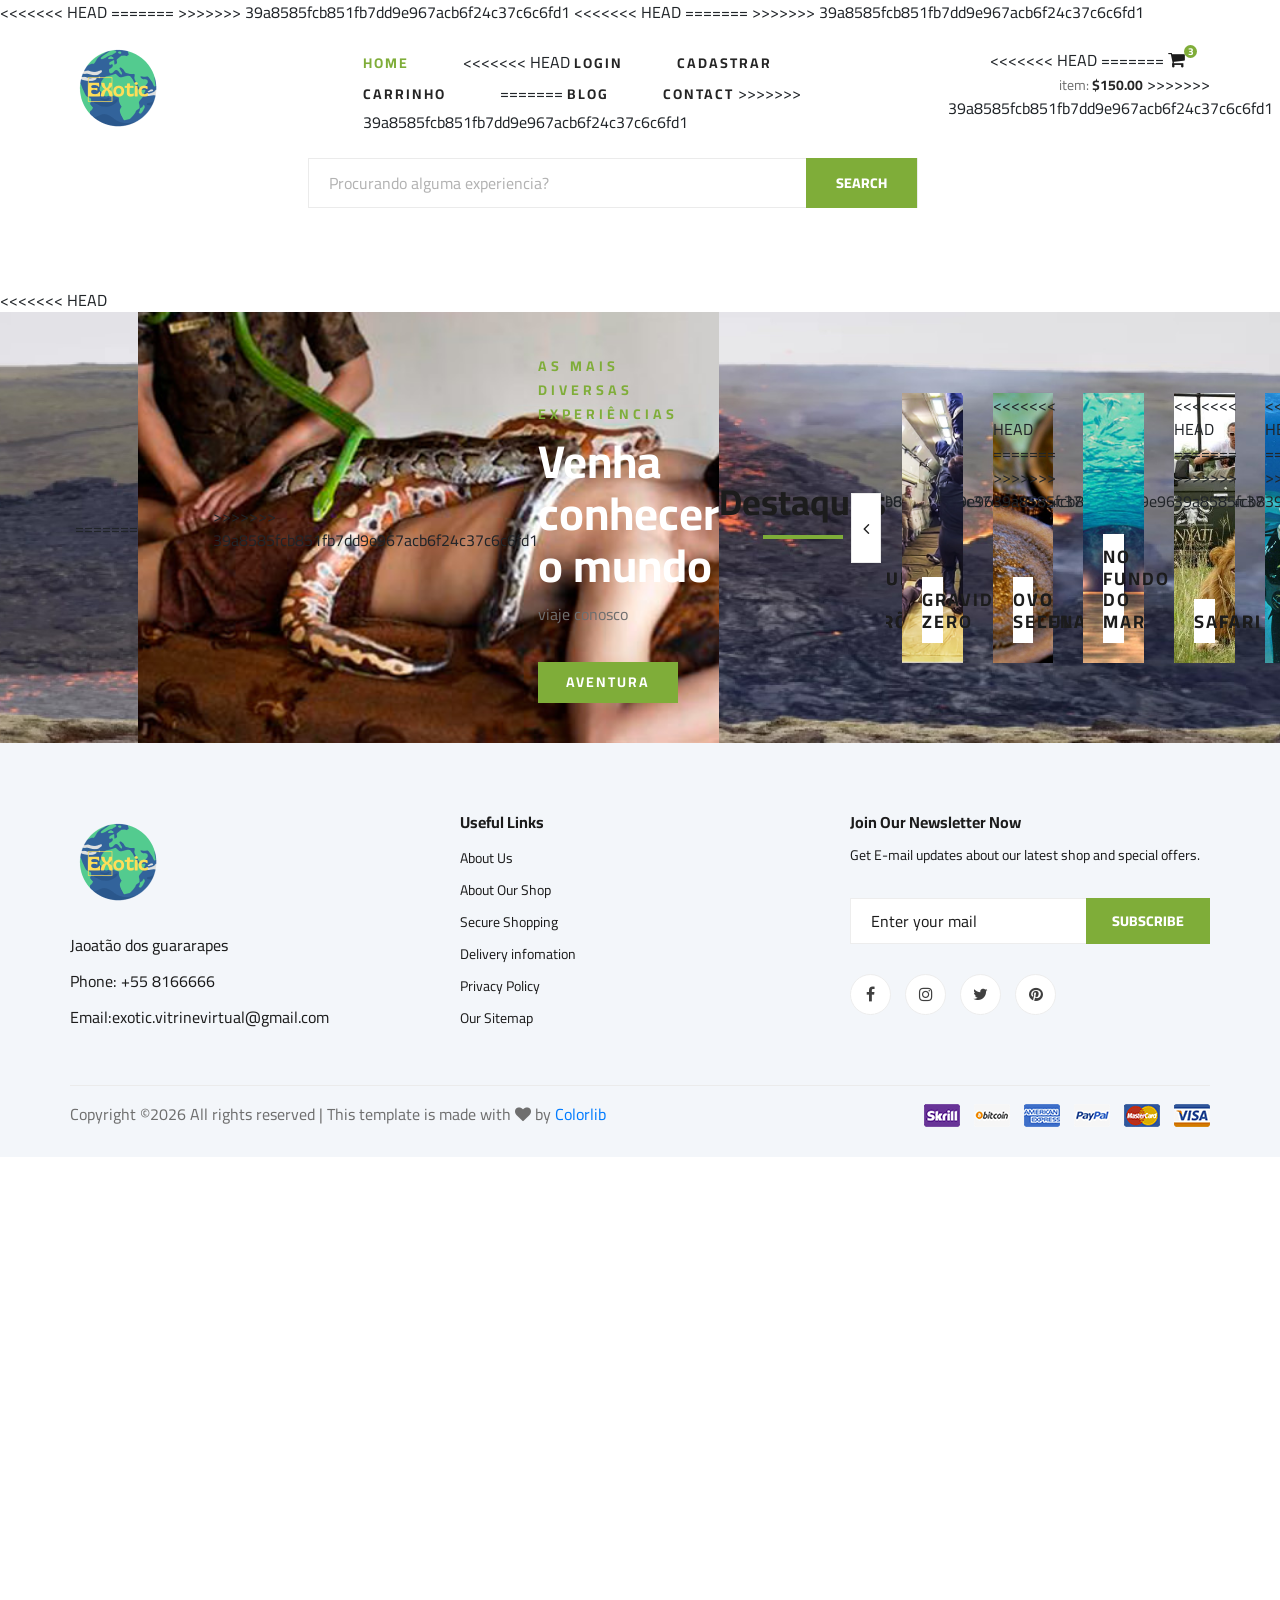
==== commit d35ca630: "tudo oq a gente fez até agora" ====
--- a/index.html
+++ b/index.html
@@ -7,7 +7,11 @@
     <meta name="keywords" content="Ogani, unica, creative, html">
     <meta name="viewport" content="width=device-width, initial-scale=1.0">
     <meta http-equiv="X-UA-Compatible" content="ie=edge">
+<<<<<<< HEAD
     <title>EXoctic</title>
+=======
+    <title>Ogani | Template</title>
+>>>>>>> 39a8585fcb851fb7dd9e967acb6f24c37c6c6fd1
 
     <!-- Google Font -->
     <link href="https://fonts.googleapis.com/css2?family=Cairo:wght@200;300;400;600;900&display=swap" rel="stylesheet">
@@ -21,7 +25,10 @@
     <link rel="stylesheet" href="css/owl.carousel.min.css" type="text/css">
     <link rel="stylesheet" href="css/slicknav.min.css" type="text/css">
     <link rel="stylesheet" href="css/style.css" type="text/css">
+<<<<<<< HEAD
     <link rel="icon" type="image/png" href="./assets/img/logo.png">
+=======
+>>>>>>> 39a8585fcb851fb7dd9e967acb6f24c37c6c6fd1
 </head>
 
 <body>
@@ -139,27 +146,45 @@
                         <ul>
                             <li class="active"><a href="./index.html">Home</a></li>
                             <!--<li><a href="./shop-grid.html">Shop</a></li>-->
+<<<<<<< HEAD
                             <!--<li><a href="#">Pages</a>
+=======
+                            <li><a href="#">Pages</a>
+>>>>>>> 39a8585fcb851fb7dd9e967acb6f24c37c6c6fd1
                                 <ul class="header__menu__dropdown">
                                     <li><a href="./shop-details.html">Shop Details</a></li>
                                     <li><a href="./shoping-cart.html">Shoping Cart</a></li>
                                     <li><a href="./checkout.html">Check Out</a></li>
                                     <li><a href="./blog-details.html">Blog Details</a></li>
                                 </ul>
+<<<<<<< HEAD
                             </li>-->
                             <li><a href="./login.html">Login</a></li>
                             <li><a href="./addUser.html">Cadastrar</a></li>
                             <li><a href="./shoping-cart.html">Carrinho</a></li>
+=======
+                            </li>
+                            <li><a href="./blog.html">Blog</a></li>
+                            <li><a href="./contact.html">Contact</a></li>
+>>>>>>> 39a8585fcb851fb7dd9e967acb6f24c37c6c6fd1
                         </ul>
                     </nav>
                 </div>
                 <div class="col-lg-3">
                     <div class="header__cart">
+<<<<<<< HEAD
                        <!-- <ul>
                             <li><a href="#"><i class="fa fa-heart"></i> <span>1</span></a></li>
                             <li><a href="./shoping-cart.html"><i class="fa fa-shopping-cart"></i> <span></span></a></li>
                         </ul>-->
                         
+=======
+                        <ul>
+                            <!--<li><a href="#"><i class="fa fa-heart"></i> <span>1</span></a></li>-->
+                            <li><a href="./shoping-cart.html"><i class="fa fa-shopping-cart"></i> <span>3</span></a></li>
+                        </ul>
+                        <div class="header__cart__price">item: <span>$150.00</span></div>
+>>>>>>> 39a8585fcb851fb7dd9e967acb6f24c37c6c6fd1
                     </div>
                 </div>
             </div>
@@ -204,7 +229,11 @@
             </div>
         </div>
     </section>
+<<<<<<< HEAD
     <div class="hero__item set-bg" data-setbg="img/hero/vulcao.jpg">
+=======
+    <div class="hero__item set-bg" data-setbg="img/hero/massagemcobra.jpg">
+>>>>>>> 39a8585fcb851fb7dd9e967acb6f24c37c6c6fd1
         <div class="hero__text">
             <span>As mais diversas experiências</span>
             <h2>Venha <br />conhecer o mundo</h2>
@@ -234,7 +263,11 @@
                     </div>
                     <div class="col-lg-3">
                         <div class="categories__item set-bg" data-setbg="img/categories/cate2.jpg">
+<<<<<<< HEAD
                             <h5><a href="./ovoMilenar.html">Ovo milenar</a></h5>
+=======
+                            <h5><a href="#">Ovo secular</a></h5>
+>>>>>>> 39a8585fcb851fb7dd9e967acb6f24c37c6c6fd1
                         </div>
                     </div>
                     <div class="col-lg-3">
@@ -244,12 +277,20 @@
                     </div>
                     <div class="col-lg-3">
                         <div class="categories__item set-bg" data-setbg="img/categories/cate4.jpg">
+<<<<<<< HEAD
                             <h5><a href="./safariAfricano.html">Safari</a></h5>
+=======
+                            <h5><a href="#">Safari</a></h5>
+>>>>>>> 39a8585fcb851fb7dd9e967acb6f24c37c6c6fd1
                         </div>
                     </div>
                     <div class="col-lg-3">
                         <div class="categories__item set-bg" data-setbg="img/categories/cate5.jpg">
+<<<<<<< HEAD
                             <h5><a href="./mergulhaTuba.html">Mergulho com tubarões</a></h5>
+=======
+                            <h5><a href="#">Mergulho com tubarões</a></h5>
+>>>>>>> 39a8585fcb851fb7dd9e967acb6f24c37c6c6fd1
                         </div>
                     </div>
                 </div>
@@ -280,6 +321,7 @@
             <div class="row featured__filter">
                 <div class="col-lg-3 col-md-4 col-sm-6 mix espacial aereo">
                     <div class="featured__item">
+<<<<<<< HEAD
                         <a href="#">
                             <div class="featured__item__pic set-bg" data-setbg="img/featured/feature1.jpg">
                                 <ul class="featured__item__pic__hover">
@@ -287,6 +329,15 @@
                                     <li><a href="#"><i class="fa fa-retweet"></i></a></li>-->
                                 </ul>
                             </div>
+=======
+                        <div class="featured__item__pic set-bg" data-setbg="img/featured/feature1.jpg">
+                            <ul class="featured__item__pic__hover">
+                                <!--<li><a href="#"><i class="fa fa-heart"></i></a></li>
+                                <li><a href="#"><i class="fa fa-retweet"></i></a></li>-->
+                                <li><a href="#"><i class="fa fa-shopping-cart"></i></a></li>
+                            </ul>
+                        </div>
+>>>>>>> 39a8585fcb851fb7dd9e967acb6f24c37c6c6fd1
                         <div class="featured__item__text">
                             <h6><a href="#">Gravidade zero</a></h6>
                             <h5>R$30.000</h5>
@@ -295,6 +346,7 @@
                 </div>
                 <div class="col-lg-3 col-md-4 col-sm-6 mix terrestre">
                     <div class="featured__item">
+<<<<<<< HEAD
                         <a href="./ovoMilenar.html"> <!-- Adicionado link para a página do produto -->
                             <div class="featured__item__pic set-bg" data-setbg="img/featured/feature2.jpg">
                                 <ul class="featured__item__pic__hover">
@@ -307,10 +359,24 @@
                                 <h5>R$7560,50</h5>
                             </div>
                         </a>
+=======
+                        <div class="featured__item__pic set-bg" data-setbg="img/featured/feature2.jpg">
+                            <ul class="featured__item__pic__hover">
+                                <!--<li><a href="#"><i class="fa fa-heart"></i></a></li>
+                                <li><a href="#"><i class="fa fa-retweet"></i></a></li>-->
+                                <li><a href="#"><i class="fa fa-shopping-cart"></i></a></li>
+                            </ul>
+                        </div>
+                        <div class="featured__item__text">
+                            <h6><a href="#">Ovo milenar</a></h6>
+                            <h5>R$7560,50</h5>
+                        </div>
+>>>>>>> 39a8585fcb851fb7dd9e967acb6f24c37c6c6fd1
                     </div>
                 </div>
                 <div class="col-lg-3 col-md-4 col-sm-6 mix aquatico">
                     <div class="featured__item">
+<<<<<<< HEAD
                         <a href="./noFundo.html">
                             <div class="featured__item__pic set-bg" data-setbg="img/featured/feature3.jpg">
                                 <ul class="featured__item__pic__hover">
@@ -394,6 +460,66 @@
                     </div>
                 </div>
                 
+=======
+                        <div class="featured__item__pic set-bg" data-setbg="img/featured/feature3.jpg">
+                            <ul class="featured__item__pic__hover">
+                                <!--<li><a href="#"><i class="fa fa-heart"></i></a></li>
+                                <li><a href="#"><i class="fa fa-retweet"></i></a></li>-->
+                                <li><a href="#"><i class="fa fa-shopping-cart"></i></a></li>
+                            </ul>
+                        </div>
+                        <div class="featured__item__text">
+                            <h6><a href="#">No fundo do mar</a></h6>
+                            <h5>R$17.708,68</h5>
+                        </div>
+                    </div>
+                </div>
+                <div class="col-lg-3 col-md-4 col-sm-6 mix terrestre">
+                    <div class="featured__item">
+                        <div class="featured__item__pic set-bg" data-setbg="img/featured/feature4.jpg">
+                            <ul class="featured__item__pic__hover">
+                                <!--<li><a href="#"><i class="fa fa-heart"></i></a></li>
+                                <li><a href="#"><i class="fa fa-retweet"></i></a></li>-->
+                                <li><a href="#"><i class="fa fa-shopping-cart"></i></a></li>
+                            </ul>
+                        </div>
+                        <div class="featured__item__text">
+                            <h6><a href="#">Safari</a></h6>
+                            <h5>R$5670,80</h5>
+                        </div>
+                    </div>
+                </div>
+                <div class="col-lg-3 col-md-4 col-sm-6 mix aquatico">
+                    <div class="featured__item">
+                        <div class="featured__item__pic set-bg" data-setbg="img/featured/feature5.jpg">
+                            <ul class="featured__item__pic__hover">
+                                <!--<li><a href="#"><i class="fa fa-heart"></i></a></li>
+                                <li><a href="#"><i class="fa fa-retweet"></i></a></li>-->
+                                <li><a href="#"><i class="fa fa-shopping-cart"></i></a></li>
+                            </ul>
+                        </div>
+                        <div class="featured__item__text">
+                            <h6><a href="#">Mergulho com tubarões</a></h6>
+                            <h5>$2458,45</h5>
+                        </div>
+                    </div>
+                </div>
+                <div class="col-lg-3 col-md-4 col-sm-6 mix aereo">
+                    <div class="featured__item">
+                        <div class="featured__item__pic set-bg" data-setbg="img/featured/feature6.jpg">
+                            <ul class="featured__item__pic__hover">
+                                <!--<li><a href="#"><i class="fa fa-heart"></i></a></li>
+                                <li><a href="#"><i class="fa fa-retweet"></i></a></li>-->
+                                <li><a href="#"><i class="fa fa-shopping-cart"></i></a></li>
+                            </ul>
+                        </div>
+                        <div class="featured__item__text">
+                            <h6><a href="#">Paraquedas</a></h6>
+                            <h5>R$2300,70</h5>
+                        </div>
+                    </div>
+                </div>
+>>>>>>> 39a8585fcb851fb7dd9e967acb6f24c37c6c6fd1
                 <!--<div class="col-lg-3 col-md-4 col-sm-6 mix fresh-meat vegetables">
                     <div class="featured__item">
                         <div class="featured__item__pic set-bg" data-setbg="img/featured/feature-7.jpg">
--- a/css/style.css
+++ b/css/style.css
@@ -1047,7 +1047,10 @@
 .breadcrumb__text h2 {
 	font-size: 46px;
 	color: #ffffff;
+<<<<<<< HEAD
 	background-color: #7fad39;
+=======
+>>>>>>> 39a8585fcb851fb7dd9e967acb6f24c37c6c6fd1
 	font-weight: 700;
 }
 
